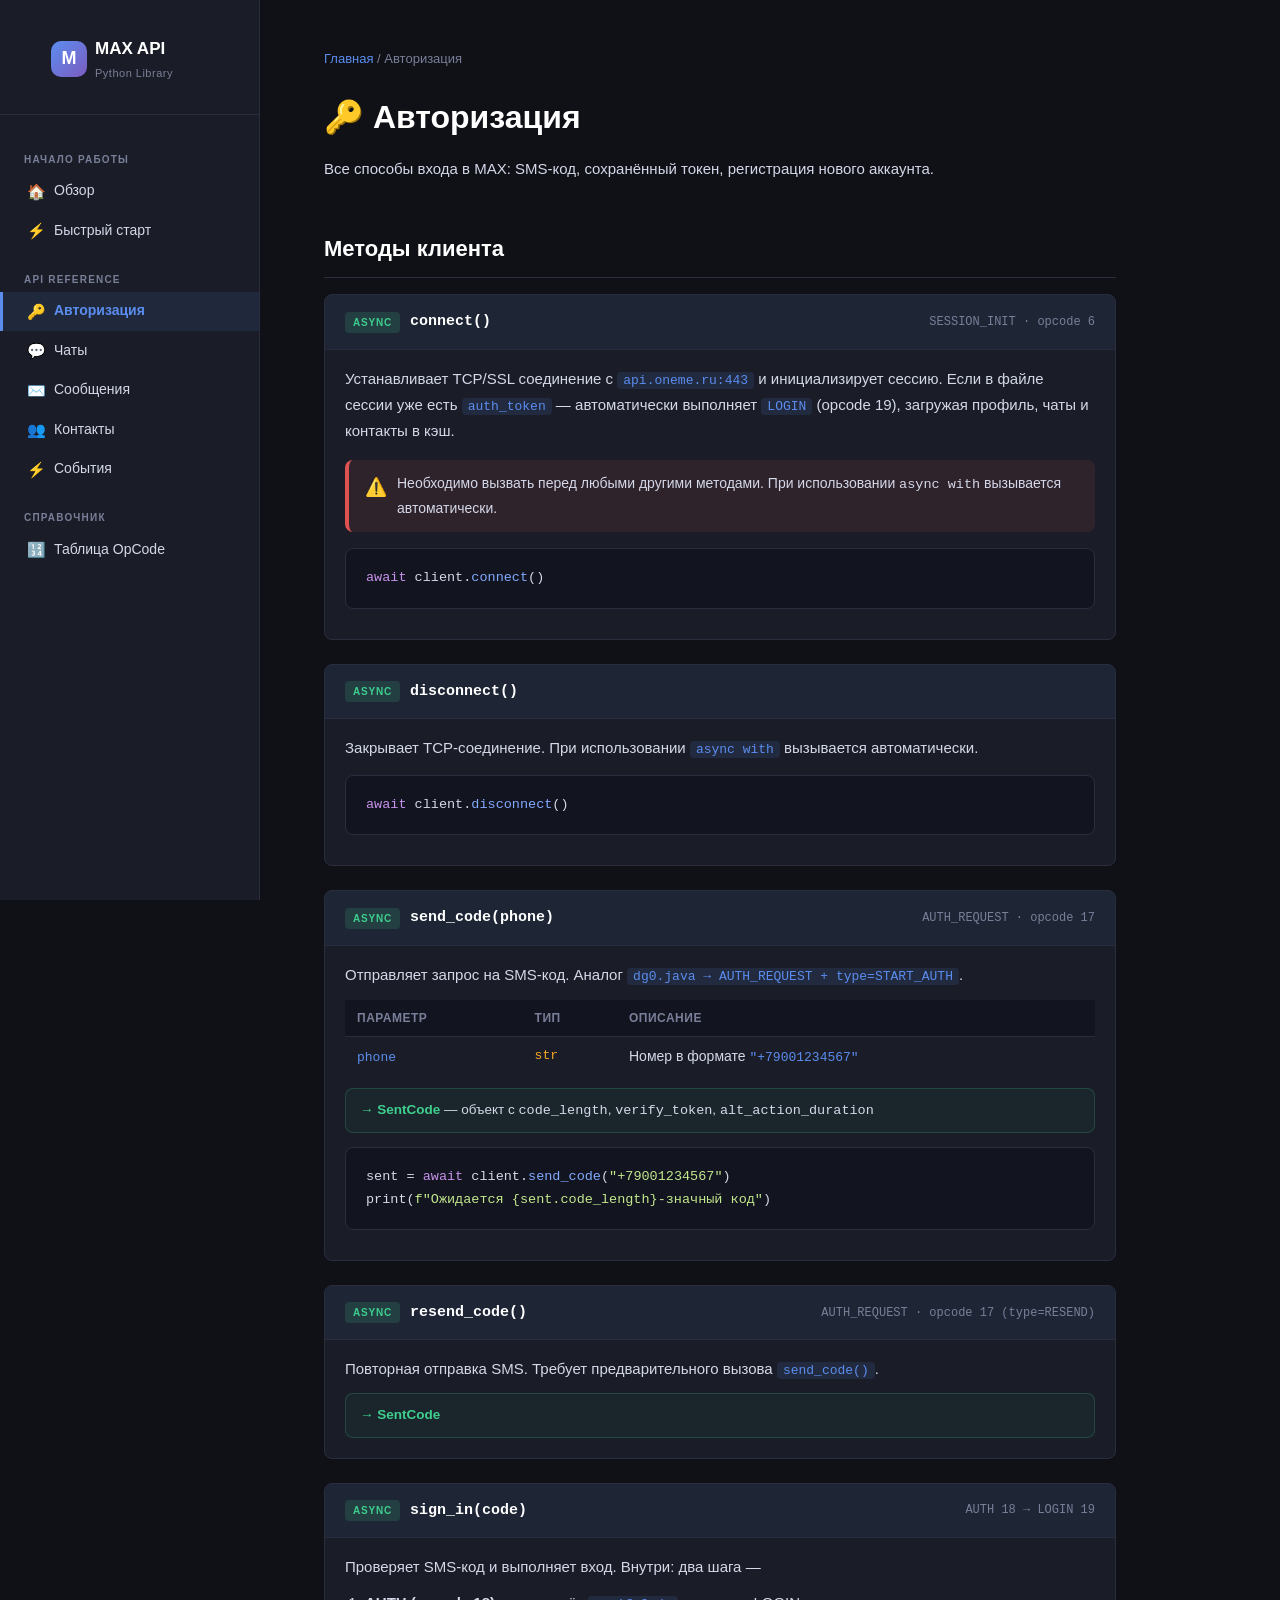
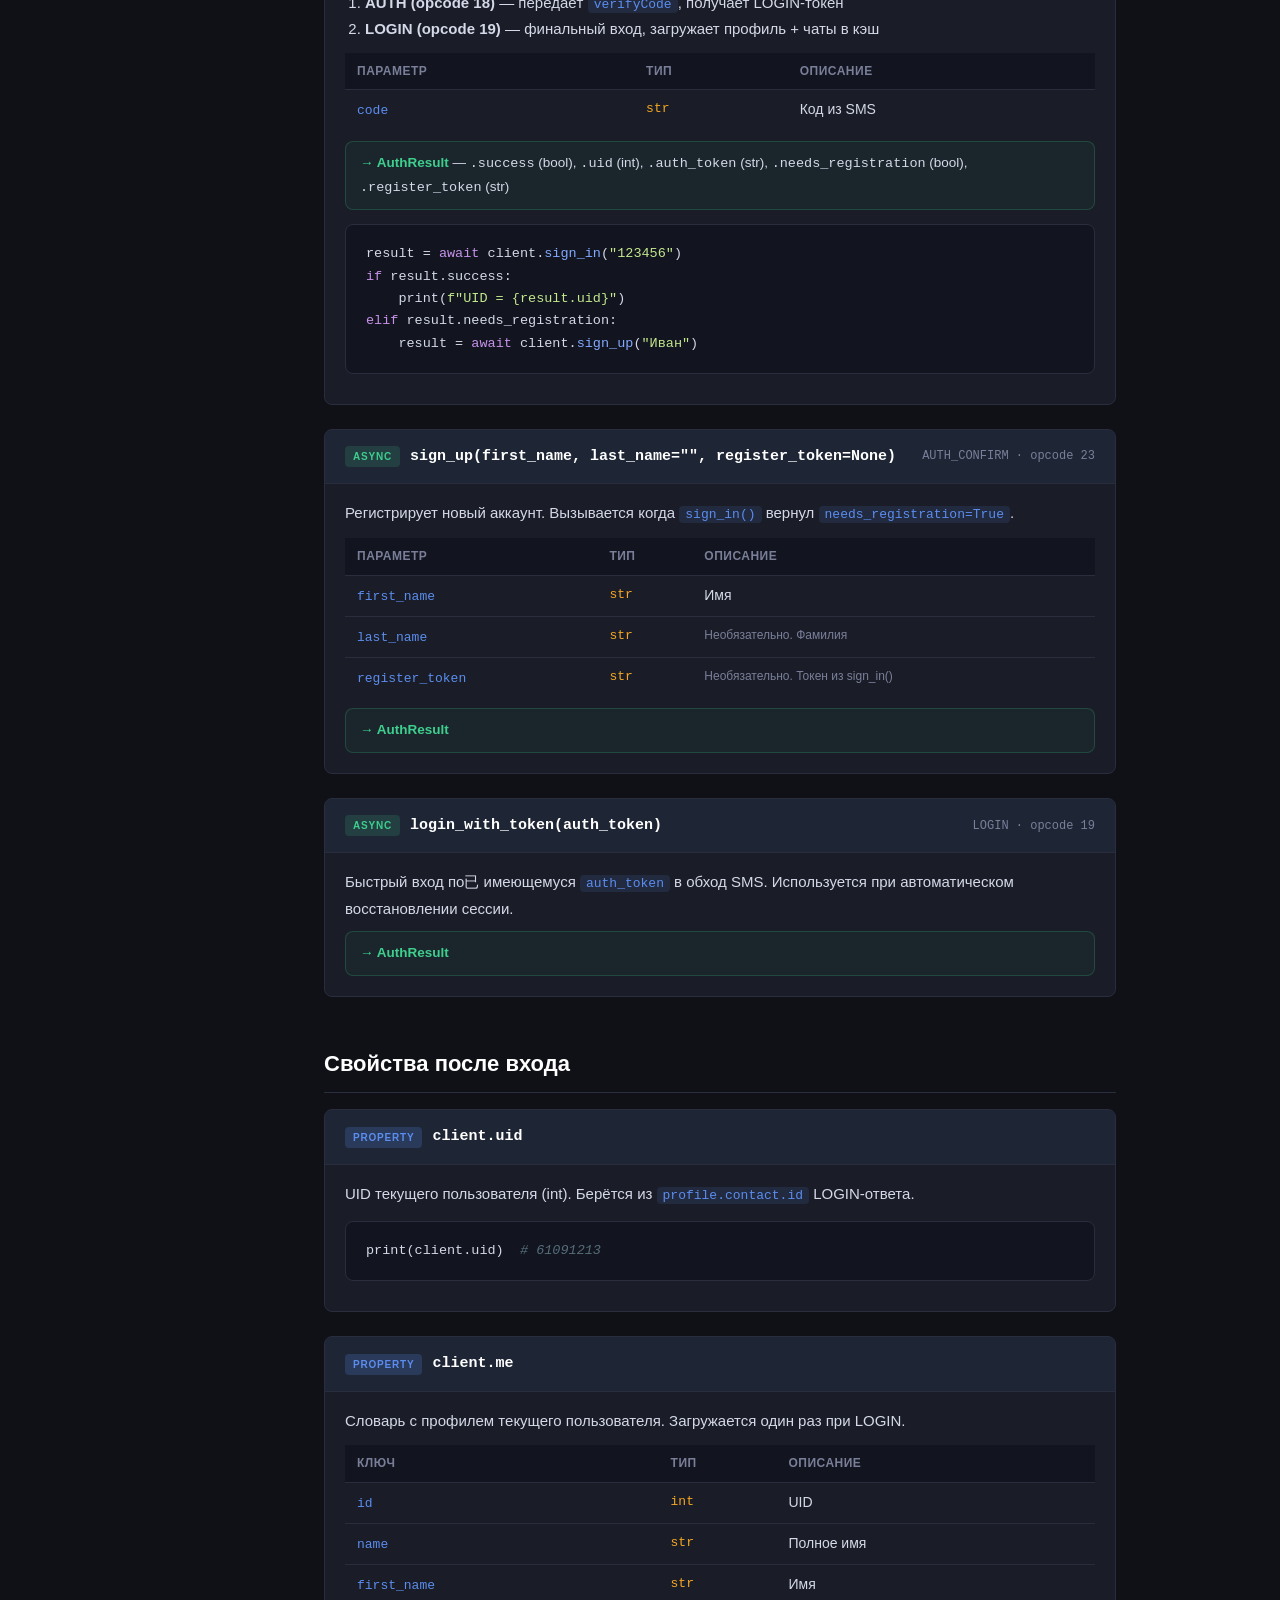
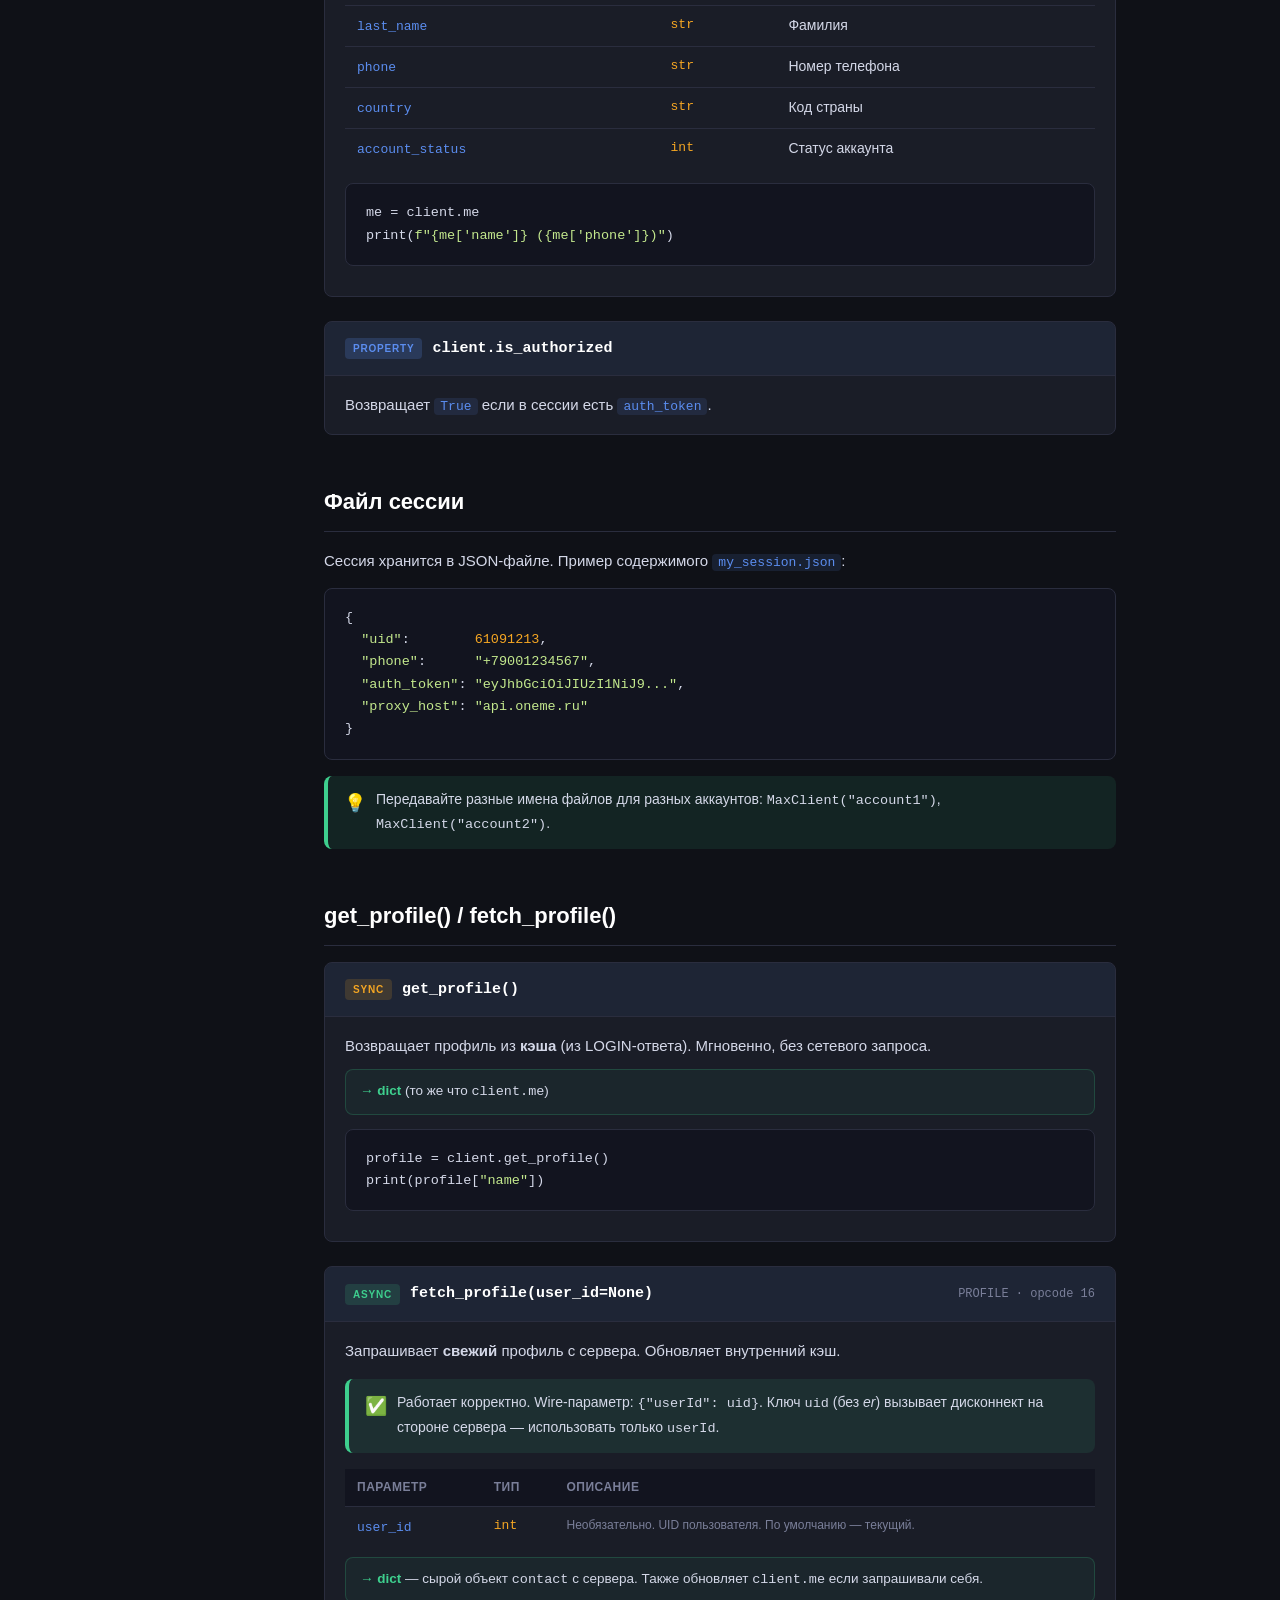
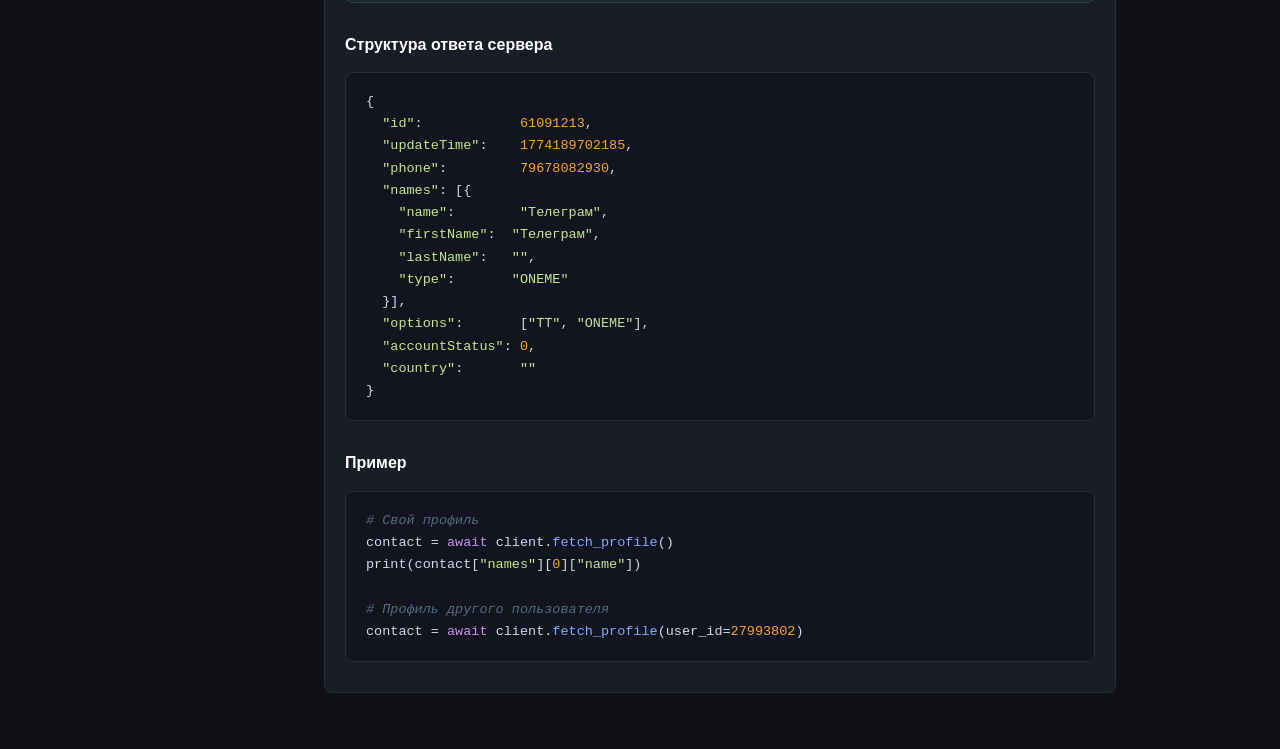
==== docs/auth.html @ ea78ac11 "initial release v0.1.0" ====
<!DOCTYPE html>
<html lang="ru">
<head>
  <meta charset="UTF-8">
  <meta name="viewport" content="width=device-width, initial-scale=1.0">
  <title>Авторизация — MAX API</title>
  <link rel="stylesheet" href="style.css">
</head>
<body>

<nav class="sidebar">
  <div class="sidebar-logo">
    <a href="index.html">
      <div class="logo-icon">M</div>
      <div>
        <div class="logo-text">MAX API</div>
        <div class="logo-sub">Python Library</div>
      </div>
    </a>
  </div>
  <span class="nav-section">Начало работы</span>
  <a href="index.html"><span class="nav-icon">🏠</span> Обзор</a>
  <a href="quickstart.html"><span class="nav-icon">⚡</span> Быстрый старт</a>
  <span class="nav-section">API Reference</span>
  <a href="auth.html" class="active"><span class="nav-icon">🔑</span> Авторизация</a>
  <a href="chats.html"><span class="nav-icon">💬</span> Чаты</a>
  <a href="messages.html"><span class="nav-icon">✉️</span> Сообщения</a>
  <a href="contacts.html"><span class="nav-icon">👥</span> Контакты</a>
  <a href="events.html"><span class="nav-icon">⚡</span> События</a>
  <span class="nav-section">Справочник</span>
  <a href="opcodes.html"><span class="nav-icon">🔢</span> Таблица OpCode</a>
</nav>

<main class="content">
  <div class="breadcrumb"><a href="index.html">Главная</a> / Авторизация</div>
  <h1>🔑 Авторизация</h1>
  <p>Все способы входа в MAX: SMS-код, сохранённый токен, регистрация нового аккаунта.</p>

  <h2>Методы клиента</h2>

  <!-- connect -->
  <div class="method">
    <div class="method-header">
      <span class="method-badge badge-async">async</span>
      <code>connect()</code>
      <span class="method-opcode">SESSION_INIT · opcode 6</span>
    </div>
    <div class="method-body">
      <p>Устанавливает TCP/SSL соединение с <code>api.oneme.ru:443</code> и инициализирует сессию.
      Если в файле сессии уже есть <code>auth_token</code> — автоматически выполняет <code>LOGIN</code> (opcode 19),
      загружая профиль, чаты и контакты в кэш.</p>
      <div class="warn">
        <span class="icon">⚠️</span>
        <div>Необходимо вызвать перед любыми другими методами. При использовании <code>async with</code> вызывается автоматически.</div>
      </div>
      <pre><span class="kw">await</span> client.<span class="fn">connect</span>()</pre>
    </div>
  </div>

  <!-- disconnect -->
  <div class="method">
    <div class="method-header">
      <span class="method-badge badge-async">async</span>
      <code>disconnect()</code>
    </div>
    <div class="method-body">
      <p>Закрывает TCP-соединение. При использовании <code>async with</code> вызывается автоматически.</p>
      <pre><span class="kw">await</span> client.<span class="fn">disconnect</span>()</pre>
    </div>
  </div>

  <!-- send_code -->
  <div class="method">
    <div class="method-header">
      <span class="method-badge badge-async">async</span>
      <code>send_code(phone)</code>
      <span class="method-opcode">AUTH_REQUEST · opcode 17</span>
    </div>
    <div class="method-body">
      <p>Отправляет запрос на SMS-код. Аналог <code>dg0.java → AUTH_REQUEST + type=START_AUTH</code>.</p>
      <table class="params-table">
        <thead><tr><th>Параметр</th><th>Тип</th><th>Описание</th></tr></thead>
        <tbody>
          <tr><td><code>phone</code></td><td class="type">str</td><td>Номер в формате <code>"+79001234567"</code></td></tr>
        </tbody>
      </table>
      <div class="returns"><strong>→ SentCode</strong> — объект с <code>code_length</code>, <code>verify_token</code>, <code>alt_action_duration</code></div>
      <pre>sent = <span class="kw">await</span> client.<span class="fn">send_code</span>(<span class="st">"+79001234567"</span>)
print(<span class="st">f"Ожидается {sent.code_length}-значный код"</span>)</pre>
    </div>
  </div>

  <!-- resend_code -->
  <div class="method">
    <div class="method-header">
      <span class="method-badge badge-async">async</span>
      <code>resend_code()</code>
      <span class="method-opcode">AUTH_REQUEST · opcode 17 (type=RESEND)</span>
    </div>
    <div class="method-body">
      <p>Повторная отправка SMS. Требует предварительного вызова <code>send_code()</code>.</p>
      <div class="returns"><strong>→ SentCode</strong></div>
    </div>
  </div>

  <!-- sign_in -->
  <div class="method">
    <div class="method-header">
      <span class="method-badge badge-async">async</span>
      <code>sign_in(code)</code>
      <span class="method-opcode">AUTH 18 → LOGIN 19</span>
    </div>
    <div class="method-body">
      <p>Проверяет SMS-код и выполняет вход. Внутри: два шага —</p>
      <ol style="margin:8px 0 12px 20px;">
        <li><strong>AUTH (opcode 18)</strong> — передаёт <code>verifyCode</code>, получает LOGIN-токен</li>
        <li><strong>LOGIN (opcode 19)</strong> — финальный вход, загружает профиль + чаты в кэш</li>
      </ol>
      <table class="params-table">
        <thead><tr><th>Параметр</th><th>Тип</th><th>Описание</th></tr></thead>
        <tbody>
          <tr><td><code>code</code></td><td class="type">str</td><td>Код из SMS</td></tr>
        </tbody>
      </table>
      <div class="returns"><strong>→ AuthResult</strong>
        — <code>.success</code> (bool),
          <code>.uid</code> (int),
          <code>.auth_token</code> (str),
          <code>.needs_registration</code> (bool),
          <code>.register_token</code> (str)</div>
      <pre>result = <span class="kw">await</span> client.<span class="fn">sign_in</span>(<span class="st">"123456"</span>)
<span class="kw">if</span> result.success:
    print(<span class="st">f"UID = {result.uid}"</span>)
<span class="kw">elif</span> result.needs_registration:
    result = <span class="kw">await</span> client.<span class="fn">sign_up</span>(<span class="st">"Иван"</span>)</pre>
    </div>
  </div>

  <!-- sign_up -->
  <div class="method">
    <div class="method-header">
      <span class="method-badge badge-async">async</span>
      <code>sign_up(first_name, last_name="", register_token=None)</code>
      <span class="method-opcode">AUTH_CONFIRM · opcode 23</span>
    </div>
    <div class="method-body">
      <p>Регистрирует новый аккаунт. Вызывается когда <code>sign_in()</code> вернул <code>needs_registration=True</code>.</p>
      <table class="params-table">
        <thead><tr><th>Параметр</th><th>Тип</th><th>Описание</th></tr></thead>
        <tbody>
          <tr><td><code>first_name</code></td><td class="type">str</td><td>Имя</td></tr>
          <tr><td><code>last_name</code></td><td class="type">str</td><td class="optional">Необязательно. Фамилия</td></tr>
          <tr><td><code>register_token</code></td><td class="type">str</td><td class="optional">Необязательно. Токен из sign_in()</td></tr>
        </tbody>
      </table>
      <div class="returns"><strong>→ AuthResult</strong></div>
    </div>
  </div>

  <!-- login_with_token -->
  <div class="method">
    <div class="method-header">
      <span class="method-badge badge-async">async</span>
      <code>login_with_token(auth_token)</code>
      <span class="method-opcode">LOGIN · opcode 19</span>
    </div>
    <div class="method-body">
      <p>Быстрый вход по已 имеющемуся <code>auth_token</code> в обход SMS. Используется при автоматическом восстановлении сессии.</p>
      <div class="returns"><strong>→ AuthResult</strong></div>
    </div>
  </div>

  <!-- Properties -->
  <h2>Свойства после входа</h2>

  <div class="method">
    <div class="method-header">
      <span class="method-badge badge-prop">property</span>
      <code>client.uid</code>
    </div>
    <div class="method-body">
      <p>UID текущего пользователя (int). Берётся из <code>profile.contact.id</code> LOGIN-ответа.</p>
      <pre>print(client.uid)  <span class="cm"># 61091213</span></pre>
    </div>
  </div>

  <div class="method">
    <div class="method-header">
      <span class="method-badge badge-prop">property</span>
      <code>client.me</code>
    </div>
    <div class="method-body">
      <p>Словарь с профилем текущего пользователя. Загружается один раз при LOGIN.</p>
      <table class="params-table">
        <thead><tr><th>Ключ</th><th>Тип</th><th>Описание</th></tr></thead>
        <tbody>
          <tr><td><code>id</code></td><td class="type">int</td><td>UID</td></tr>
          <tr><td><code>name</code></td><td class="type">str</td><td>Полное имя</td></tr>
          <tr><td><code>first_name</code></td><td class="type">str</td><td>Имя</td></tr>
          <tr><td><code>last_name</code></td><td class="type">str</td><td>Фамилия</td></tr>
          <tr><td><code>phone</code></td><td class="type">str</td><td>Номер телефона</td></tr>
          <tr><td><code>country</code></td><td class="type">str</td><td>Код страны</td></tr>
          <tr><td><code>account_status</code></td><td class="type">int</td><td>Статус аккаунта</td></tr>
        </tbody>
      </table>
      <pre>me = client.me
print(<span class="st">f"{me['name']} ({me['phone']})"</span>)</pre>
    </div>
  </div>

  <div class="method">
    <div class="method-header">
      <span class="method-badge badge-prop">property</span>
      <code>client.is_authorized</code>
    </div>
    <div class="method-body">
      <p>Возвращает <code>True</code> если в сессии есть <code>auth_token</code>.</p>
    </div>
  </div>

  <!-- Session file -->
  <h2>Файл сессии</h2>
  <p>Сессия хранится в JSON-файле. Пример содержимого <code>my_session.json</code>:</p>
  <pre>{
  <span class="st">"uid"</span>:        <span class="nb">61091213</span>,
  <span class="st">"phone"</span>:      <span class="st">"+79001234567"</span>,
  <span class="st">"auth_token"</span>: <span class="st">"eyJhbGciOiJIUzI1NiJ9..."</span>,
  <span class="st">"proxy_host"</span>: <span class="st">"api.oneme.ru"</span>
}</pre>
  <div class="tip">
    <span class="icon">💡</span>
    <div>Передавайте разные имена файлов для разных аккаунтов: <code>MaxClient("account1")</code>, <code>MaxClient("account2")</code>.</div>
  </div>

  <!-- get_profile -->
  <h2>get_profile() / fetch_profile()</h2>

  <div class="method">
    <div class="method-header">
      <span class="method-badge badge-sync">sync</span>
      <code>get_profile()</code>
    </div>
    <div class="method-body">
      <p>Возвращает профиль из <strong>кэша</strong> (из LOGIN-ответа). Мгновенно, без сетевого запроса.</p>
      <div class="returns"><strong>→ dict</strong> (то же что <code>client.me</code>)</div>
      <pre>profile = client.get_profile()
print(profile[<span class="st">"name"</span>])</pre>
    </div>
  </div>

  <div class="method">
    <div class="method-header">
      <span class="method-badge badge-async">async</span>
      <code>fetch_profile(user_id=None)</code>
      <span class="method-opcode">PROFILE &middot; opcode 16</span>
    </div>
    <div class="method-body">
      <p>Запрашивает <strong>свежий</strong> профиль с сервера. Обновляет внутренний кэш.</p>
      <div class="tip">
        <span class="icon">✅</span>
        <div>Работает корректно. Wire-параметр: <code>{"userId": uid}</code>.
        Ключ <code>uid</code> (без <em>er</em>) вызывает дисконнект на стороне сервера &mdash; использовать только <code>userId</code>.</div>
      </div>
      <table class="params-table">
        <thead><tr><th>Параметр</th><th>Тип</th><th>Описание</th></tr></thead>
        <tbody>
          <tr><td><code>user_id</code></td><td class="type">int</td><td class="optional">Необязательно. UID пользователя. По умолчанию &mdash; текущий.</td></tr>
        </tbody>
      </table>
      <div class="returns"><strong>→ dict</strong> &mdash; сырой объект <code>contact</code> с сервера.
        Также обновляет <code>client.me</code> если запрашивали себя.</div>
      <h3>Структура ответа сервера</h3>
      <pre>{
  <span class="st">"id"</span>:            <span class="nb">61091213</span>,
  <span class="st">"updateTime"</span>:    <span class="nb">1774189702185</span>,
  <span class="st">"phone"</span>:         <span class="nb">79678082930</span>,
  <span class="st">"names"</span>: [{
    <span class="st">"name"</span>:        <span class="st">"Телеграм"</span>,
    <span class="st">"firstName"</span>:  <span class="st">"Телеграм"</span>,
    <span class="st">"lastName"</span>:   <span class="st">""</span>,
    <span class="st">"type"</span>:       <span class="st">"ONEME"</span>
  }],
  <span class="st">"options"</span>:       [<span class="st">"TT"</span>, <span class="st">"ONEME"</span>],
  <span class="st">"accountStatus"</span>: <span class="nb">0</span>,
  <span class="st">"country"</span>:       <span class="st">""</span>
}</pre>
      <h3>Пример</h3>
      <pre><span class="cm"># Свой профиль</span>
contact = <span class="kw">await</span> client.<span class="fn">fetch_profile</span>()
print(contact[<span class="st">"names"</span>][<span class="nb">0</span>][<span class="st">"name"</span>])

<span class="cm"># Профиль другого пользователя</span>
contact = <span class="kw">await</span> client.<span class="fn">fetch_profile</span>(user_id=<span class="nb">27993802</span>)</pre>
    </div>
  </div>

</main>
</body>
</html>
---- docs/style.css ----
/* ================================================================
   MAX API Docs — стили
   Тёмная тема в стиле Telethon/Pyrogram docs
================================================================ */

:root {
  --bg:          #0f1117;
  --bg-card:     #1a1d27;
  --bg-code:     #12141f;
  --border:      #2a2d3e;
  --accent:      #5b8def;
  --accent2:     #7c5cbf;
  --green:       #3ecf8e;
  --yellow:      #f5a623;
  --red:         #e05252;
  --text:        #d4d8e8;
  --text-muted:  #7a7f99;
  --text-head:   #ffffff;
  --radius:      8px;
  --font-mono:   "JetBrains Mono", "Fira Code", "Consolas", monospace;
  --font-ui:     "Inter", "Segoe UI", sans-serif;
}

* { box-sizing: border-box; margin: 0; padding: 0; }

body {
  font-family: var(--font-ui);
  background: var(--bg);
  color: var(--text);
  display: flex;
  min-height: 100vh;
  font-size: 15px;
  line-height: 1.7;
}

/* ── Sidebar ── */
nav.sidebar {
  width: 260px;
  min-width: 260px;
  background: var(--bg-card);
  border-right: 1px solid var(--border);
  padding: 28px 0 40px;
  position: sticky;
  top: 0;
  height: 100vh;
  overflow-y: auto;
  display: flex;
  flex-direction: column;
}

.sidebar-logo {
  padding: 0 24px 24px;
  border-bottom: 1px solid var(--border);
  margin-bottom: 16px;
}
.sidebar-logo a {
  text-decoration: none;
  display: flex;
  align-items: center;
  gap: 10px;
}
.sidebar-logo .logo-icon {
  width: 36px; height: 36px;
  background: linear-gradient(135deg, var(--accent), var(--accent2));
  border-radius: 10px;
  display: flex; align-items: center; justify-content: center;
  font-size: 18px; font-weight: 800; color: #fff;
}
.sidebar-logo .logo-text {
  font-size: 17px; font-weight: 700; color: var(--text-head);
}
.sidebar-logo .logo-sub {
  font-size: 11px; color: var(--text-muted); letter-spacing: .5px;
}

nav.sidebar .nav-section {
  padding: 8px 24px 4px;
  font-size: 10px; font-weight: 700; letter-spacing: 1.2px;
  color: var(--text-muted); text-transform: uppercase;
  margin-top: 12px;
}
nav.sidebar a {
  display: flex; align-items: center; gap: 8px;
  padding: 7px 24px;
  color: var(--text);
  text-decoration: none;
  font-size: 14px;
  border-left: 3px solid transparent;
  transition: all .15s;
}
nav.sidebar a:hover { color: var(--text-head); background: rgba(91,141,239,.08); }
nav.sidebar a.active {
  color: var(--accent);
  border-left-color: var(--accent);
  background: rgba(91,141,239,.1);
  font-weight: 600;
}
nav.sidebar .nav-icon { font-size: 15px; }

/* ── Main content ── */
main.content {
  flex: 1;
  padding: 48px 64px;
  max-width: 920px;
}

/* ── Headings ── */
h1 { font-size: 32px; font-weight: 800; color: var(--text-head); margin-bottom: 12px; }
h2 { font-size: 22px; font-weight: 700; color: var(--text-head); margin: 48px 0 16px;
     padding-bottom: 10px; border-bottom: 1px solid var(--border); }
h3 { font-size: 16px; font-weight: 600; color: var(--text-head); margin: 28px 0 10px; }
p  { margin-bottom: 14px; }

/* ── Method card ── */
.method {
  background: var(--bg-card);
  border: 1px solid var(--border);
  border-radius: var(--radius);
  margin-bottom: 24px;
  overflow: hidden;
}
.method-header {
  padding: 14px 20px;
  background: rgba(91,141,239,.07);
  border-bottom: 1px solid var(--border);
  display: flex; align-items: center; gap: 10px;
}
.method-badge {
  font-size: 10px; font-weight: 700; letter-spacing: .8px;
  padding: 2px 8px; border-radius: 4px; text-transform: uppercase;
}
.badge-async { background: rgba(62,207,142,.15); color: var(--green); }
.badge-sync  { background: rgba(245,166,35,.15);  color: var(--yellow); }
.badge-prop  { background: rgba(91,141,239,.2);   color: var(--accent); }

.method-header code {
  font-family: var(--font-mono);
  font-size: 15px; font-weight: 700; color: var(--text-head);
}
.method-opcode {
  margin-left: auto; font-size: 12px; color: var(--text-muted);
  font-family: var(--font-mono);
}
.method-body { padding: 16px 20px; }
.method-body p { margin-bottom: 10px; }
.method-body p:last-child { margin-bottom: 0; }

/* ── Parameters table ── */
.params-table {
  width: 100%;
  border-collapse: collapse;
  margin: 12px 0 4px;
  font-size: 14px;
}
.params-table th {
  text-align: left; padding: 8px 12px;
  background: var(--bg-code);
  color: var(--text-muted); font-weight: 600;
  font-size: 12px; letter-spacing: .5px; text-transform: uppercase;
  border-bottom: 1px solid var(--border);
}
.params-table td { padding: 8px 12px; border-bottom: 1px solid var(--border); vertical-align: top; }
.params-table tr:last-child td { border-bottom: none; }
.params-table td code { font-family: var(--font-mono); color: var(--accent); font-size: 13px; }
.params-table .type { color: var(--yellow); font-family: var(--font-mono); font-size: 13px; }
.params-table .optional { color: var(--text-muted); font-size: 12px; }

/* ── Code blocks ── */
pre {
  background: var(--bg-code);
  border: 1px solid var(--border);
  border-radius: var(--radius);
  padding: 18px 20px;
  overflow-x: auto;
  margin: 14px 0;
  font-family: var(--font-mono);
  font-size: 13.5px;
  line-height: 1.65;
}
code { font-family: var(--font-mono); font-size: 13.5px; }
p code, li code {
  background: rgba(91,141,239,.12);
  color: var(--accent);
  padding: 1px 6px; border-radius: 4px; font-size: 13px;
}

/* syntax highlight classes */
.kw  { color: #c792ea; }   /* keyword */
.fn  { color: #82aaff; }   /* function */
.st  { color: #c3e88d; }   /* string */
.cm  { color: #546e7a; font-style: italic; }  /* comment */
.nb  { color: var(--yellow); }   /* number / bool */
.cl  { color: #ffcb6b; }   /* class name */

/* ── Alert / Note boxes ── */
.note, .warn, .tip {
  border-radius: var(--radius);
  padding: 12px 16px;
  margin: 16px 0;
  font-size: 14px;
  border-left: 4px solid;
  display: flex; gap: 10px; align-items: flex-start;
}
.note { background: rgba(91,141,239,.1); border-color: var(--accent); }
.warn { background: rgba(224,82,82,.1);  border-color: var(--red); }
.tip  { background: rgba(62,207,142,.1); border-color: var(--green); }
.note .icon, .warn .icon, .tip .icon { font-size: 18px; flex-shrink: 0; }

/* ── OpCode table ── */
.opcode-table {
  width: 100%;
  border-collapse: collapse;
  font-size: 13.5px;
}
.opcode-table th {
  text-align: left; padding: 9px 14px;
  background: var(--bg-code);
  color: var(--text-muted); font-weight: 600; font-size: 12px;
  letter-spacing: .5px; text-transform: uppercase;
  border-bottom: 1px solid var(--border);
}
.opcode-table td { padding: 8px 14px; border-bottom: 1px solid var(--border); }
.opcode-table tr:last-child td { border-bottom: none; }
.opcode-table td:first-child { font-family: var(--font-mono); color: var(--accent); font-weight: 600; }
.opcode-table td:nth-child(2) { font-family: var(--font-mono); color: var(--yellow); }
.opcode-table .section-row td {
  background: rgba(91,141,239,.06);
  color: var(--text-muted); font-size: 11px;
  letter-spacing: .8px; text-transform: uppercase;
  font-weight: 700; padding: 5px 14px;
}

/* ── Chips / tags ── */
.chips { display: flex; gap: 8px; flex-wrap: wrap; margin: 10px 0; }
.chip {
  padding: 3px 10px; border-radius: 20px; font-size: 12px; font-weight: 600;
}
.chip-blue   { background: rgba(91,141,239,.2); color: var(--accent); }
.chip-green  { background: rgba(62,207,142,.2); color: var(--green); }
.chip-purple { background: rgba(124,92,191,.2); color: #a98eef; }
.chip-yellow { background: rgba(245,166,35,.2); color: var(--yellow); }

/* ── Return box ── */
.returns {
  background: rgba(62,207,142,.05);
  border: 1px solid rgba(62,207,142,.2);
  border-radius: var(--radius);
  padding: 10px 14px;
  font-size: 13.5px;
  margin: 10px 0 4px;
}
.returns strong { color: var(--green); }

/* ── Hero on index page ── */
.hero {
  background: linear-gradient(135deg, rgba(91,141,239,.12), rgba(124,92,191,.1));
  border: 1px solid var(--border);
  border-radius: 12px;
  padding: 36px 40px;
  margin-bottom: 40px;
}
.hero h1 { font-size: 38px; margin-bottom: 10px; }
.hero p { font-size: 17px; color: var(--text); max-width: 600px; }
.hero-meta { margin-top: 20px; display: flex; gap: 24px; }
.badge-stat { display: flex; flex-direction: column; }
.badge-stat .val { font-size: 22px; font-weight: 800; color: var(--text-head); }
.badge-stat .lbl { font-size: 12px; color: var(--text-muted); }

/* ── Card grid (on index) ── */
.card-grid { display: grid; grid-template-columns: repeat(auto-fill, minmax(200px, 1fr)); gap: 16px; margin: 20px 0; }
.card-grid a {
  display: block; text-decoration: none;
  background: var(--bg-card);
  border: 1px solid var(--border);
  border-radius: var(--radius);
  padding: 18px 20px;
  transition: border-color .15s, transform .15s;
}
.card-grid a:hover { border-color: var(--accent); transform: translateY(-2px); }
.card-grid .card-icon { font-size: 24px; margin-bottom: 8px; }
.card-grid .card-title { font-size: 15px; font-weight: 700; color: var(--text-head); }
.card-grid .card-desc  { font-size: 13px; color: var(--text-muted); margin-top: 4px; }

/* ── Breadcrumb ── */
.breadcrumb { font-size: 13px; color: var(--text-muted); margin-bottom: 20px; }
.breadcrumb a { color: var(--accent); text-decoration: none; }
.breadcrumb a:hover { text-decoration: underline; }

/* ── Scrollbar ── */
::-webkit-scrollbar { width: 6px; }
::-webkit-scrollbar-track { background: var(--bg); }
::-webkit-scrollbar-thumb { background: var(--border); border-radius: 3px; }

/* ── Responsive ── */
@media (max-width: 900px) {
  body { flex-direction: column; }
  nav.sidebar { width: 100%; height: auto; position: static; border-right: none; border-bottom: 1px solid var(--border); }
  main.content { padding: 24px 20px; }
}
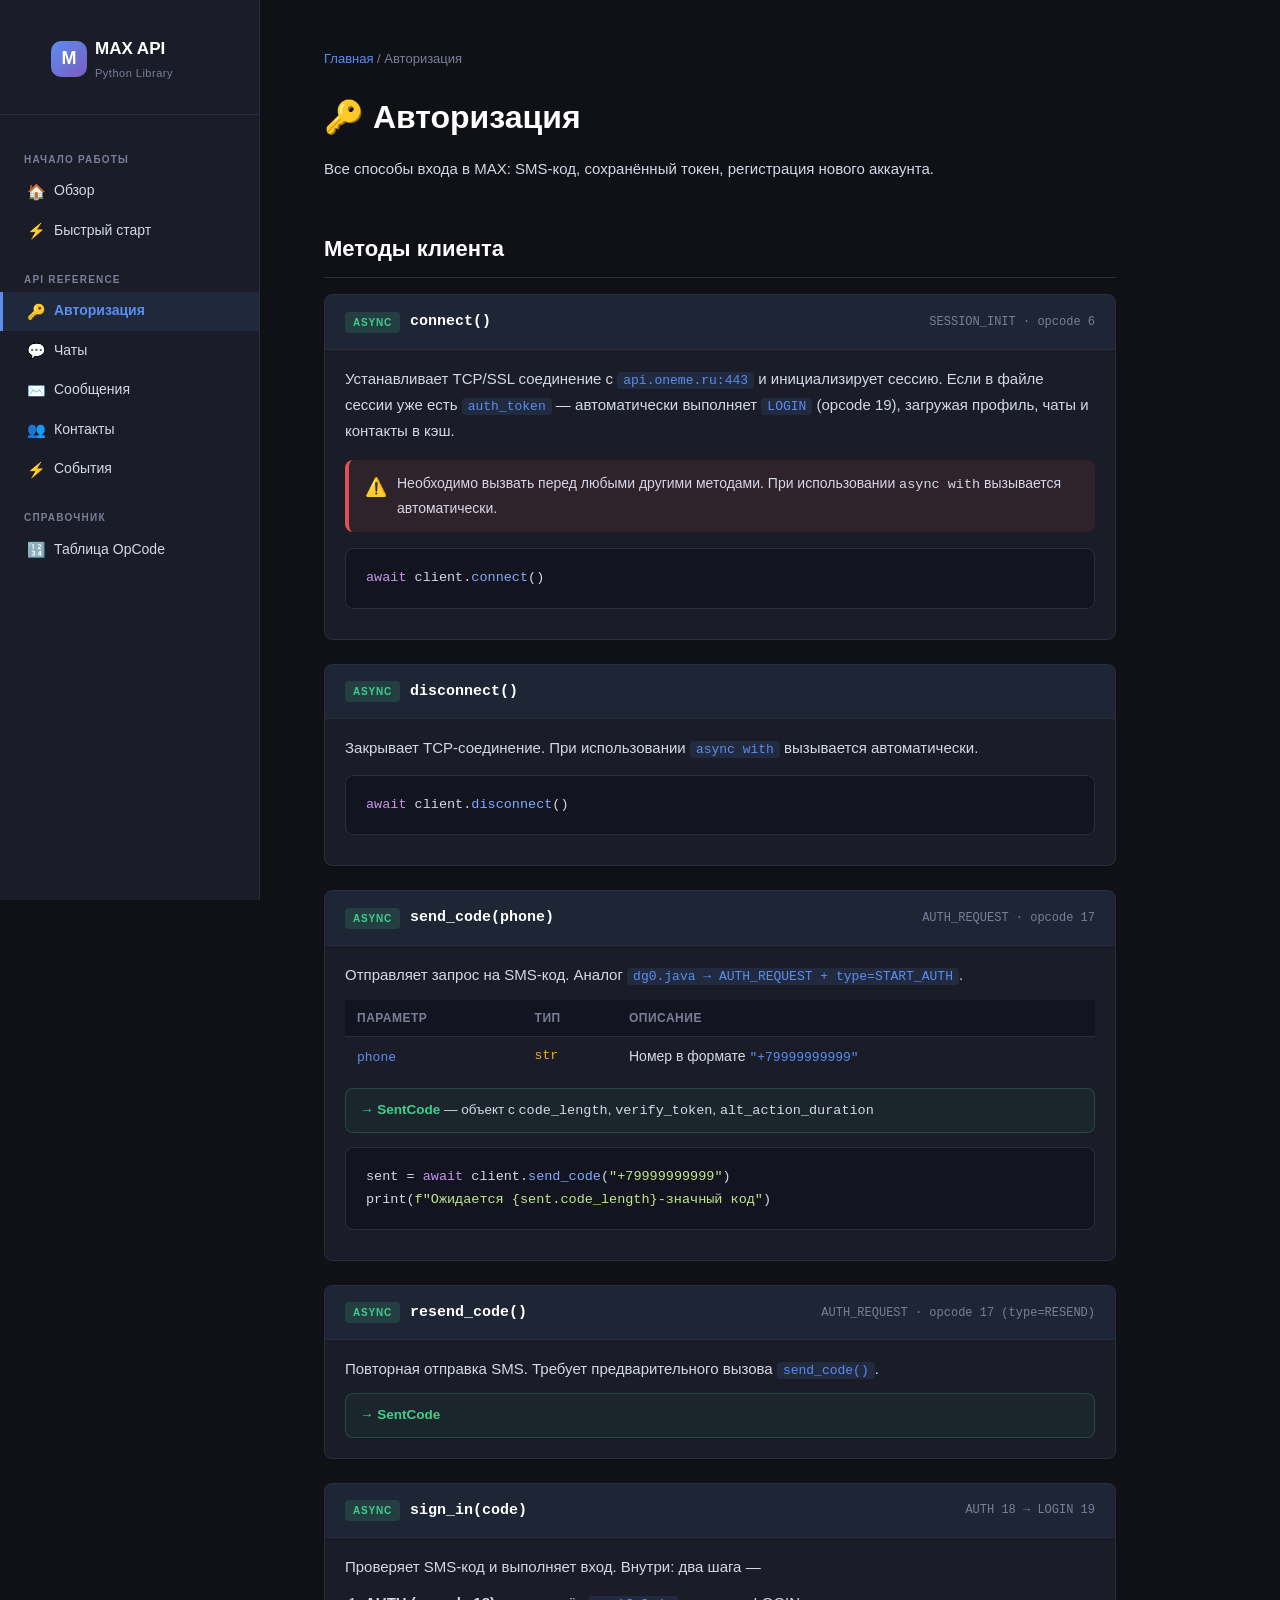
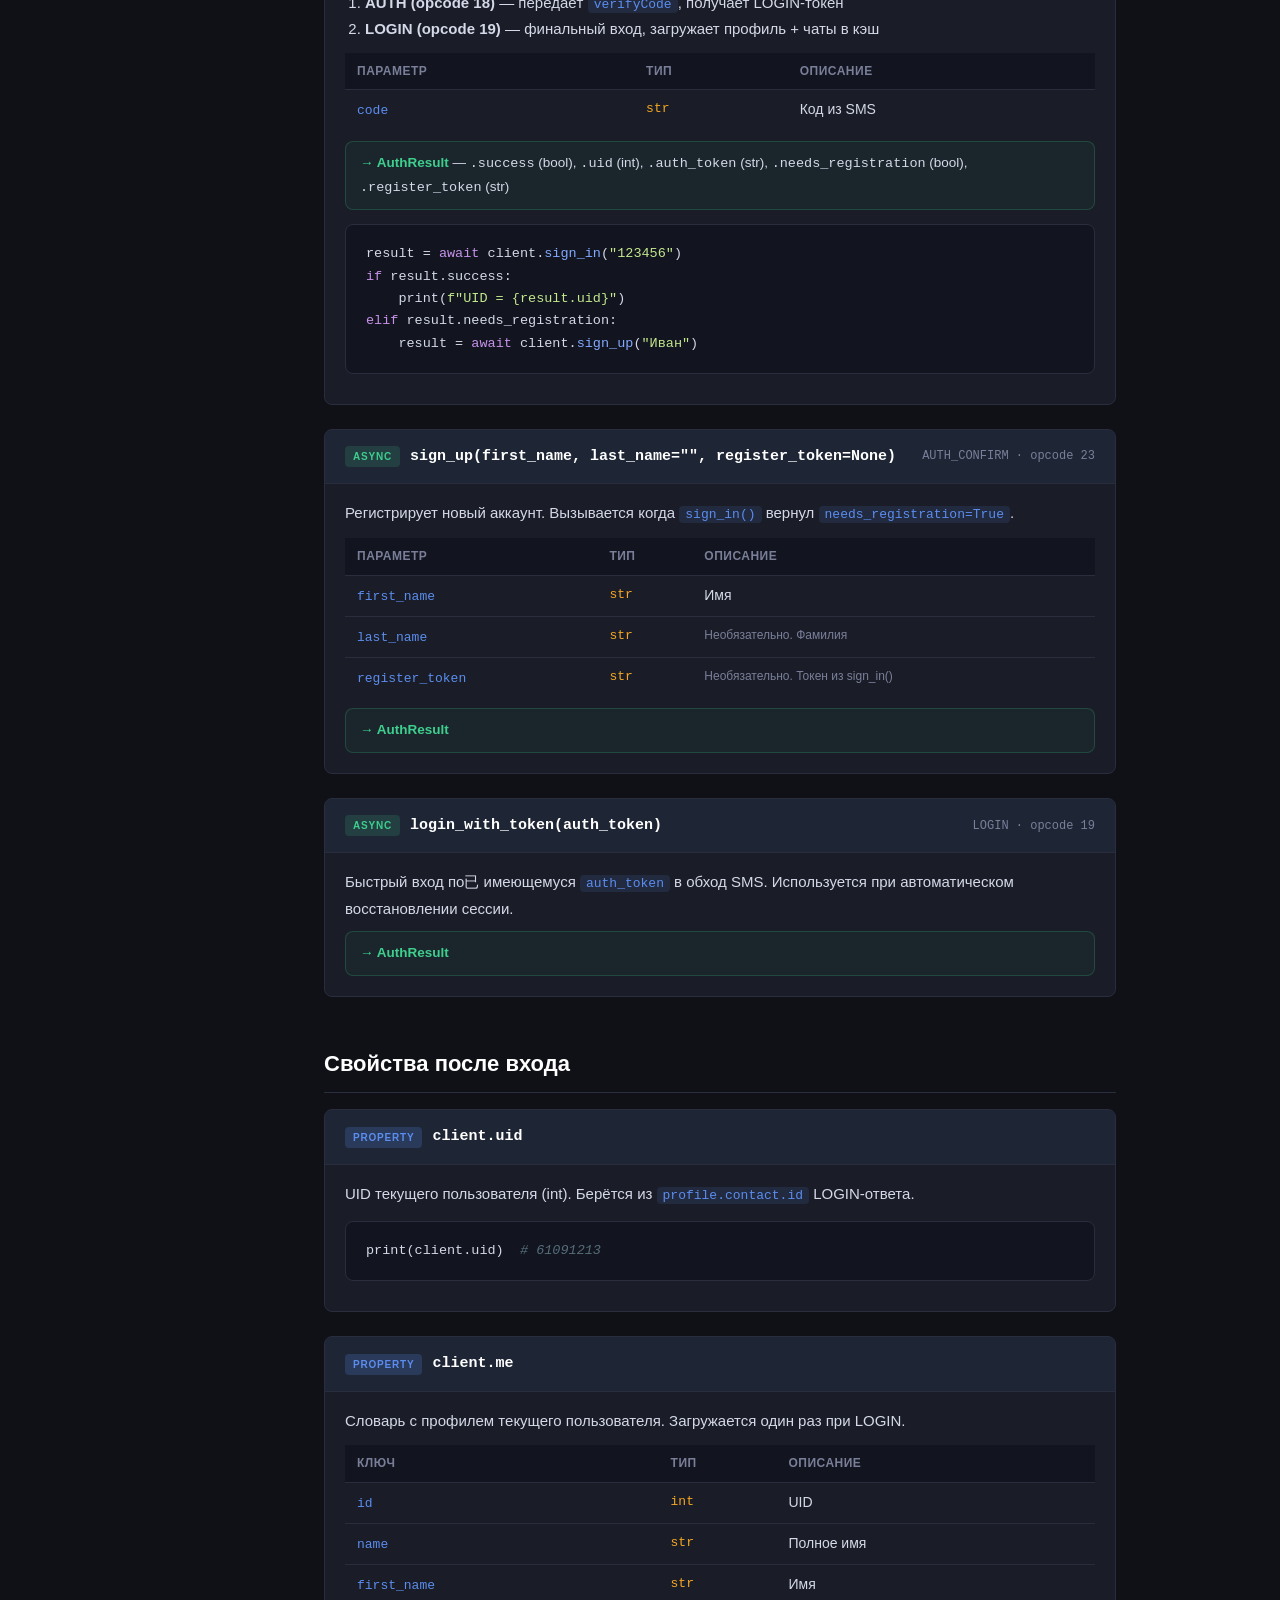
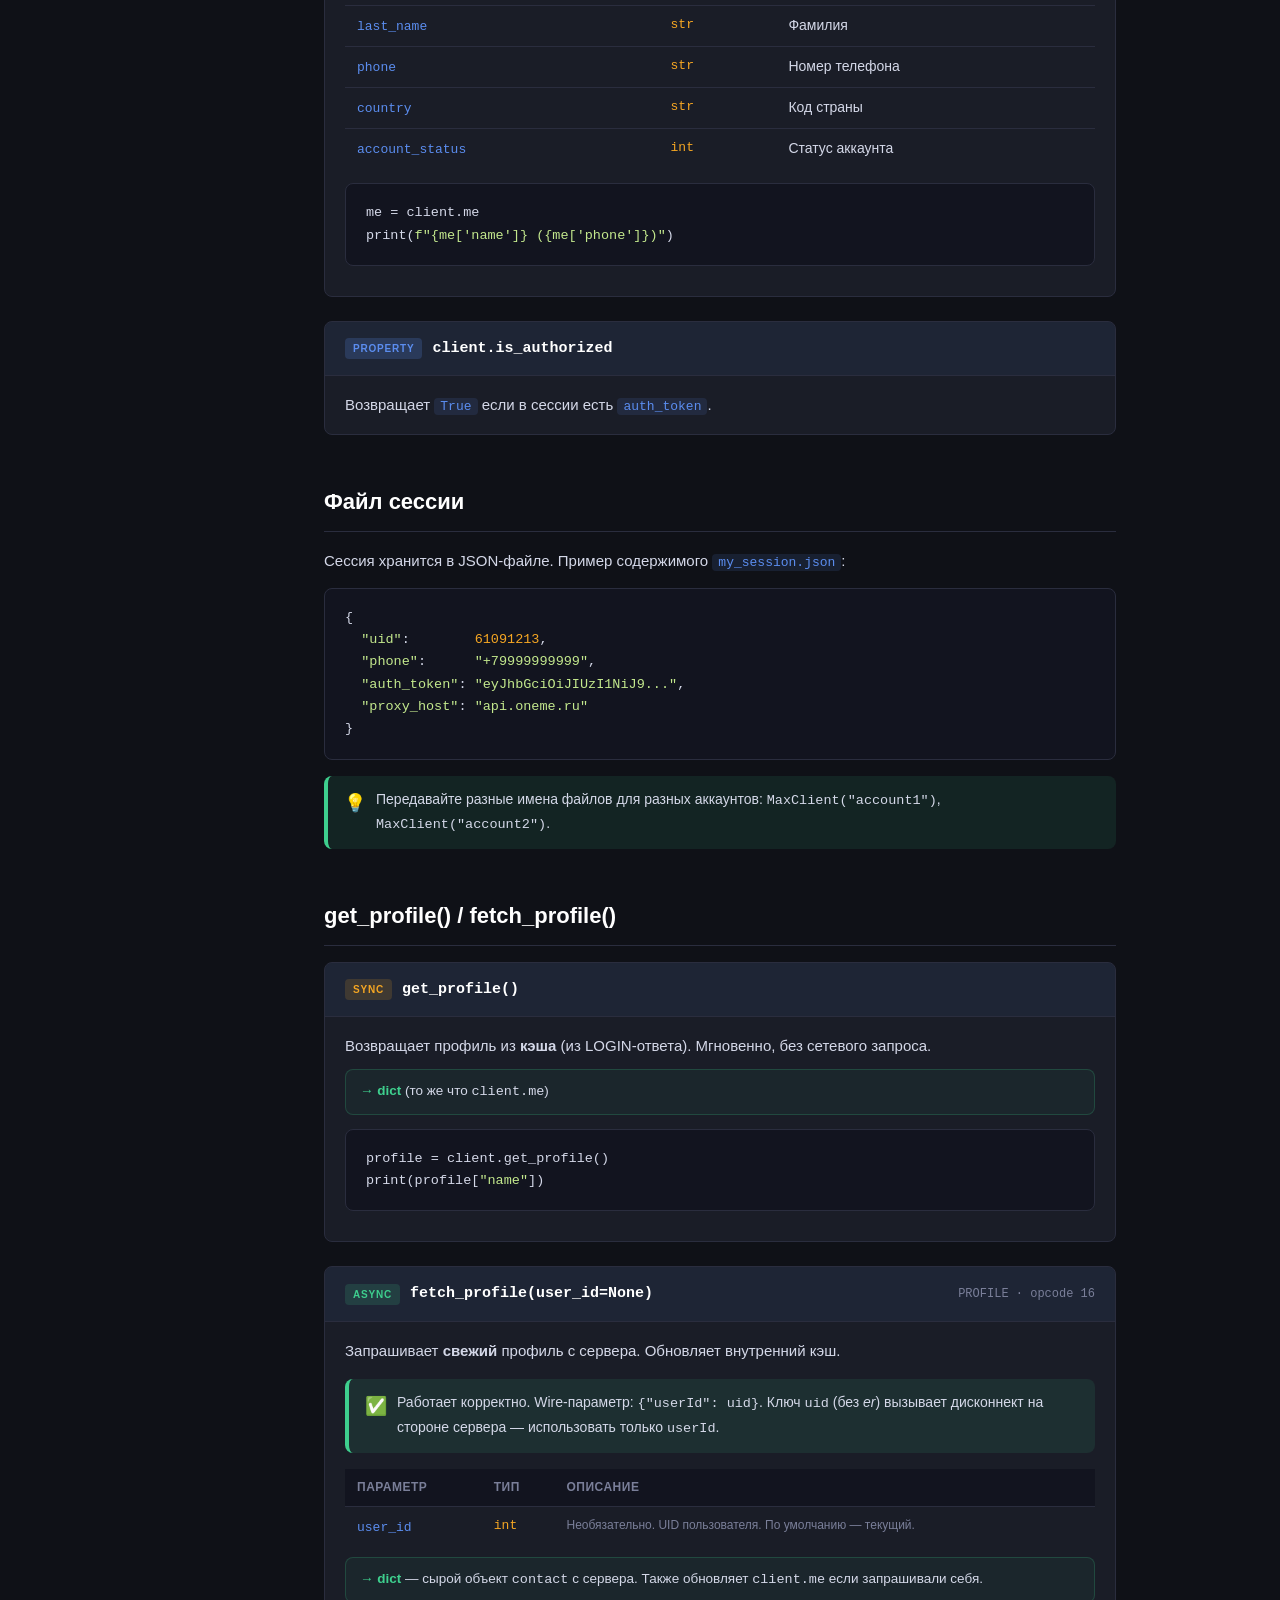
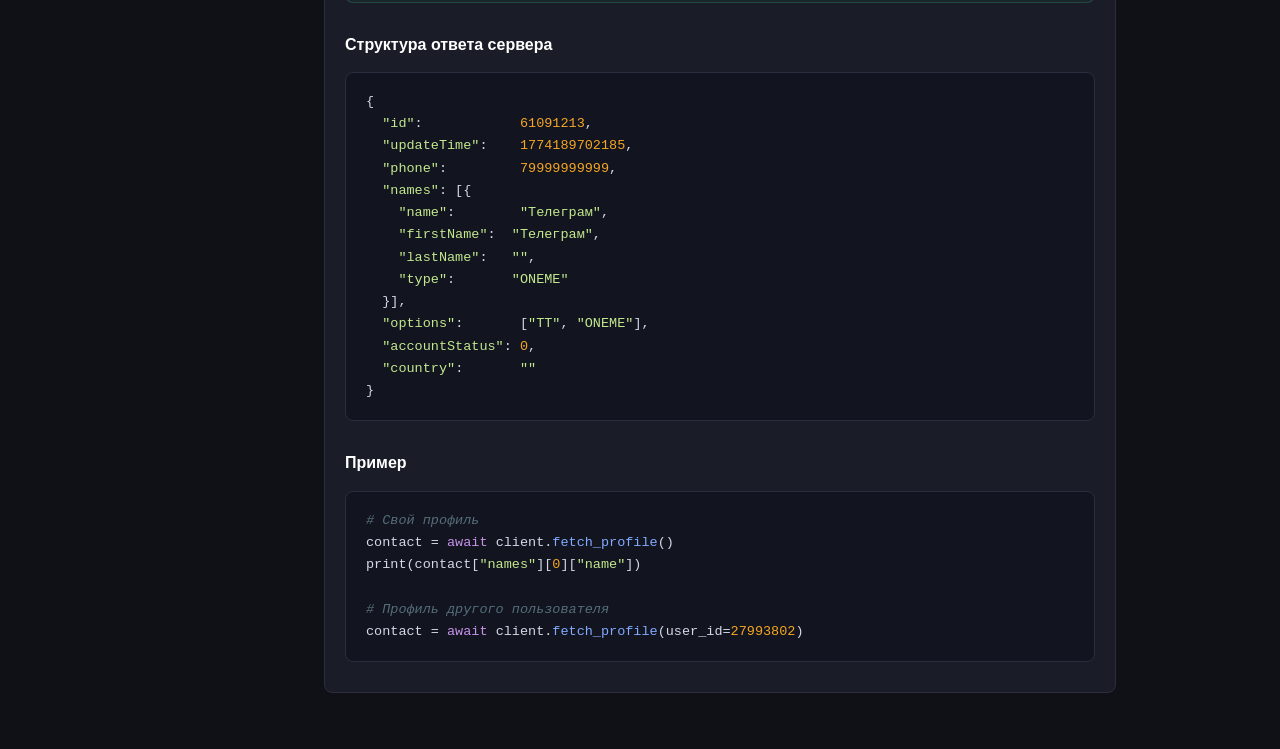
==== commit 07246517: "remove phone number, clean up docs" ====
--- a/docs/auth.html
+++ b/docs/auth.html
@@ -81,11 +81,11 @@
       <table class="params-table">
         <thead><tr><th>Параметр</th><th>Тип</th><th>Описание</th></tr></thead>
         <tbody>
-          <tr><td><code>phone</code></td><td class="type">str</td><td>Номер в формате <code>"+79001234567"</code></td></tr>
+          <tr><td><code>phone</code></td><td class="type">str</td><td>Номер в формате <code>"+79999999999"</code></td></tr>
         </tbody>
       </table>
       <div class="returns"><strong>→ SentCode</strong> — объект с <code>code_length</code>, <code>verify_token</code>, <code>alt_action_duration</code></div>
-      <pre>sent = <span class="kw">await</span> client.<span class="fn">send_code</span>(<span class="st">"+79001234567"</span>)
+      <pre>sent = <span class="kw">await</span> client.<span class="fn">send_code</span>(<span class="st">"+79999999999"</span>)
 print(<span class="st">f"Ожидается {sent.code_length}-значный код"</span>)</pre>
     </div>
   </div>
@@ -223,7 +223,7 @@
   <p>Сессия хранится в JSON-файле. Пример содержимого <code>my_session.json</code>:</p>
   <pre>{
   <span class="st">"uid"</span>:        <span class="nb">61091213</span>,
-  <span class="st">"phone"</span>:      <span class="st">"+79001234567"</span>,
+  <span class="st">"phone"</span>:      <span class="st">"+79999999999"</span>,
   <span class="st">"auth_token"</span>: <span class="st">"eyJhbGciOiJIUzI1NiJ9..."</span>,
   <span class="st">"proxy_host"</span>: <span class="st">"api.oneme.ru"</span>
 }</pre>
@@ -273,7 +273,7 @@
       <pre>{
   <span class="st">"id"</span>:            <span class="nb">61091213</span>,
   <span class="st">"updateTime"</span>:    <span class="nb">1774189702185</span>,
-  <span class="st">"phone"</span>:         <span class="nb">79678082930</span>,
+  <span class="st">"phone"</span>:         <span class="nb">79999999999</span>,
   <span class="st">"names"</span>: [{
     <span class="st">"name"</span>:        <span class="st">"Телеграм"</span>,
     <span class="st">"firstName"</span>:  <span class="st">"Телеграм"</span>,
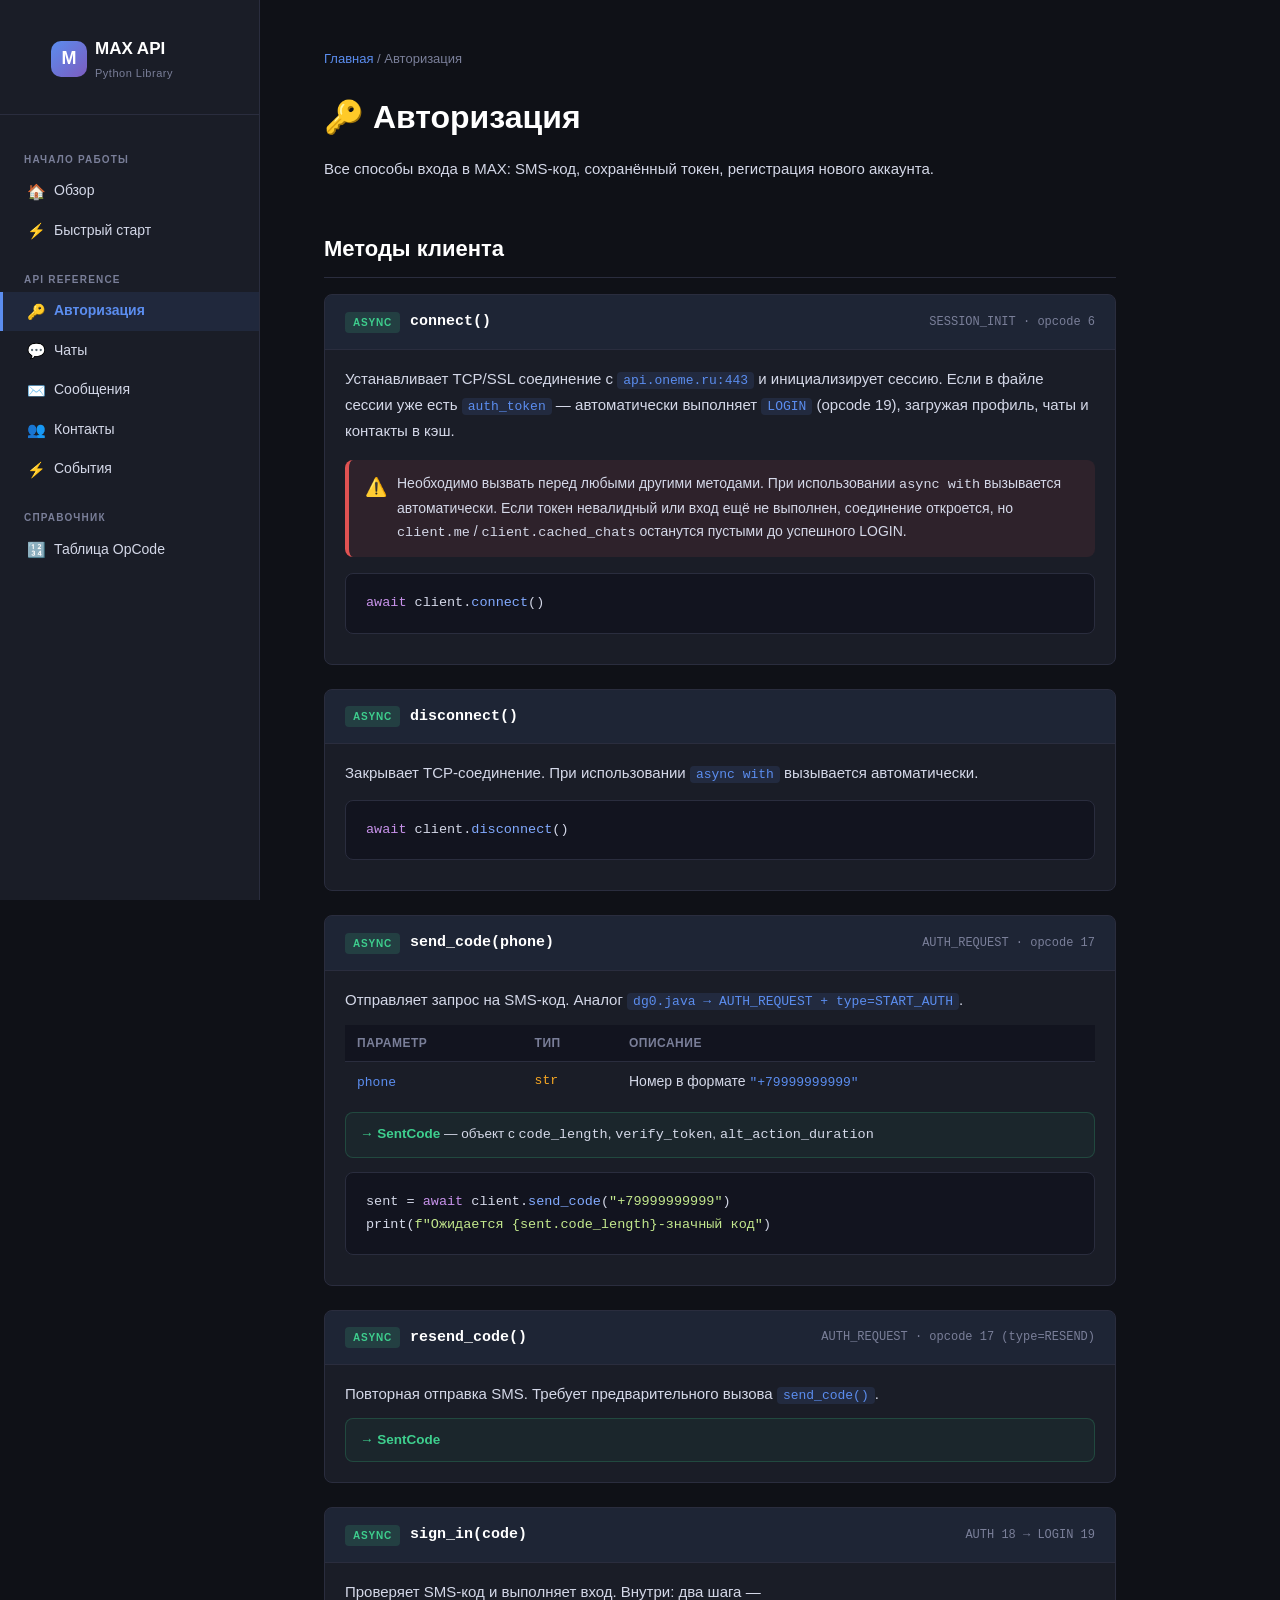
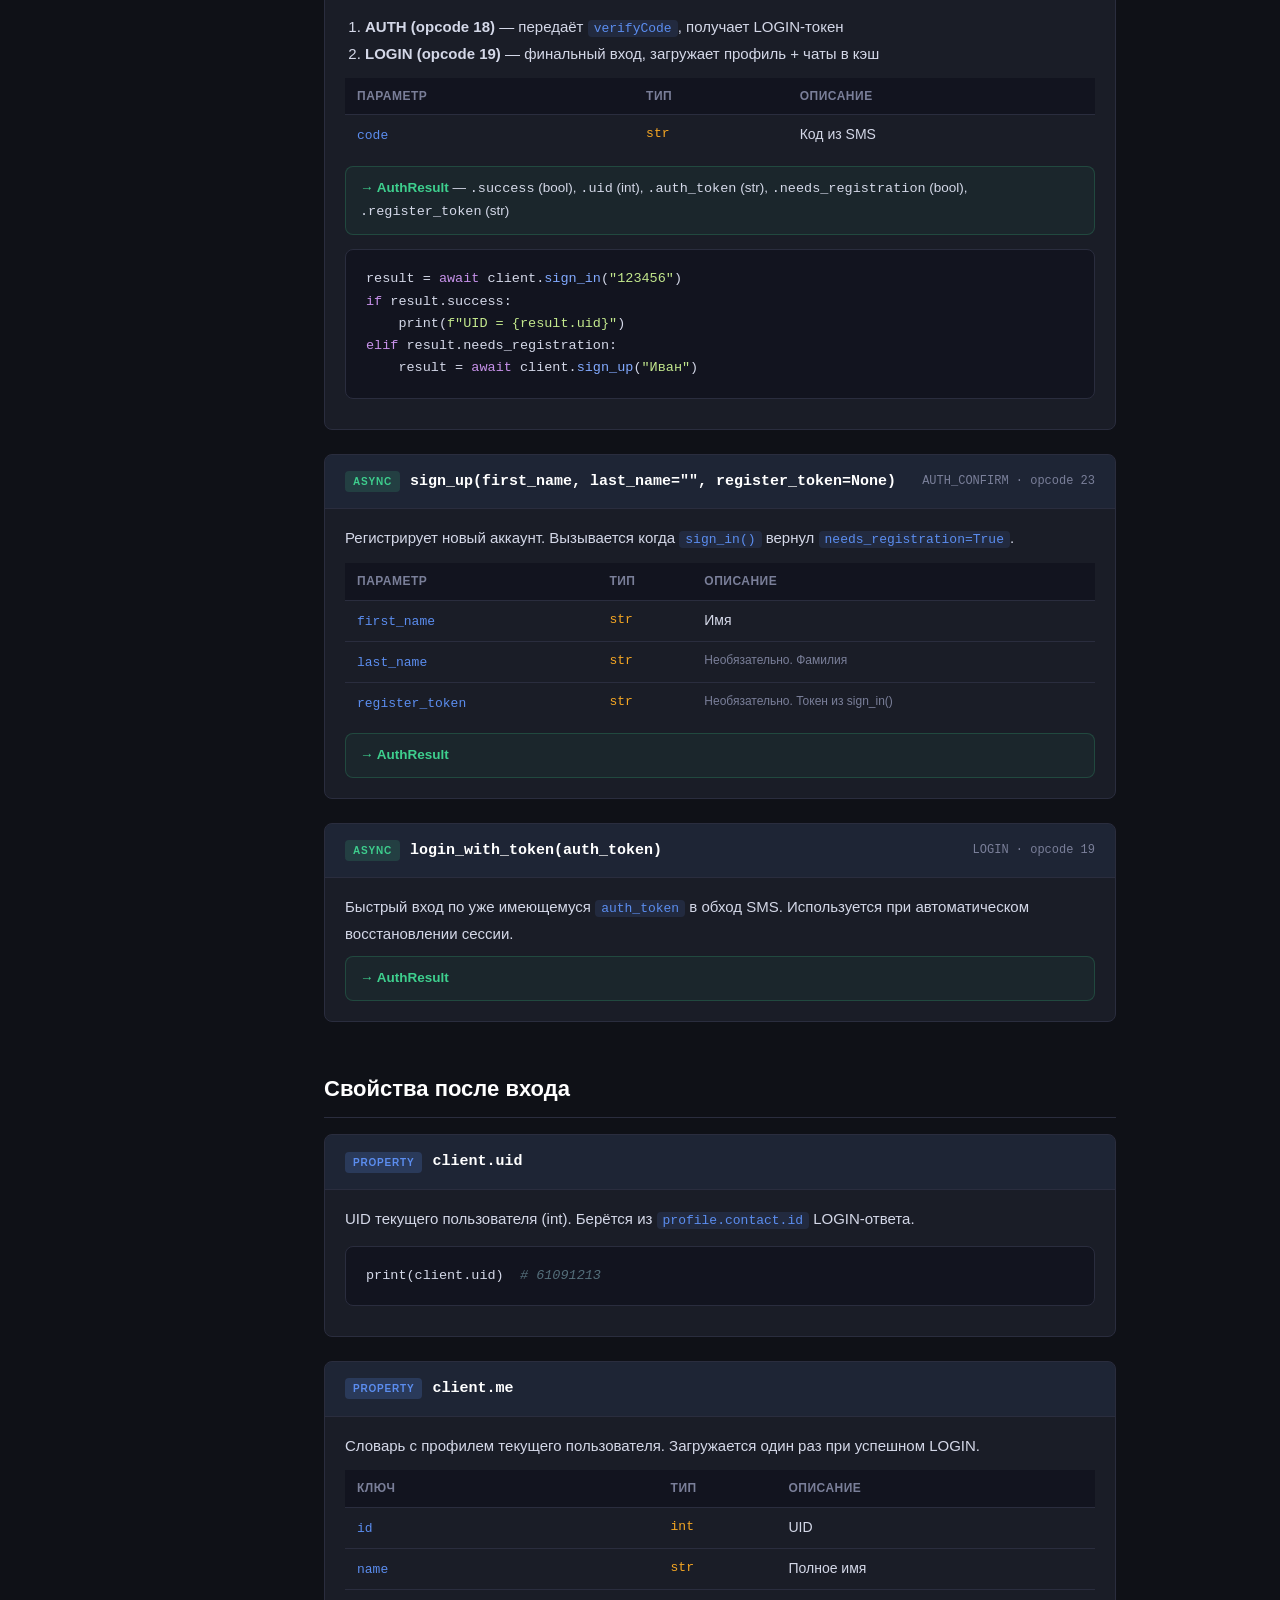
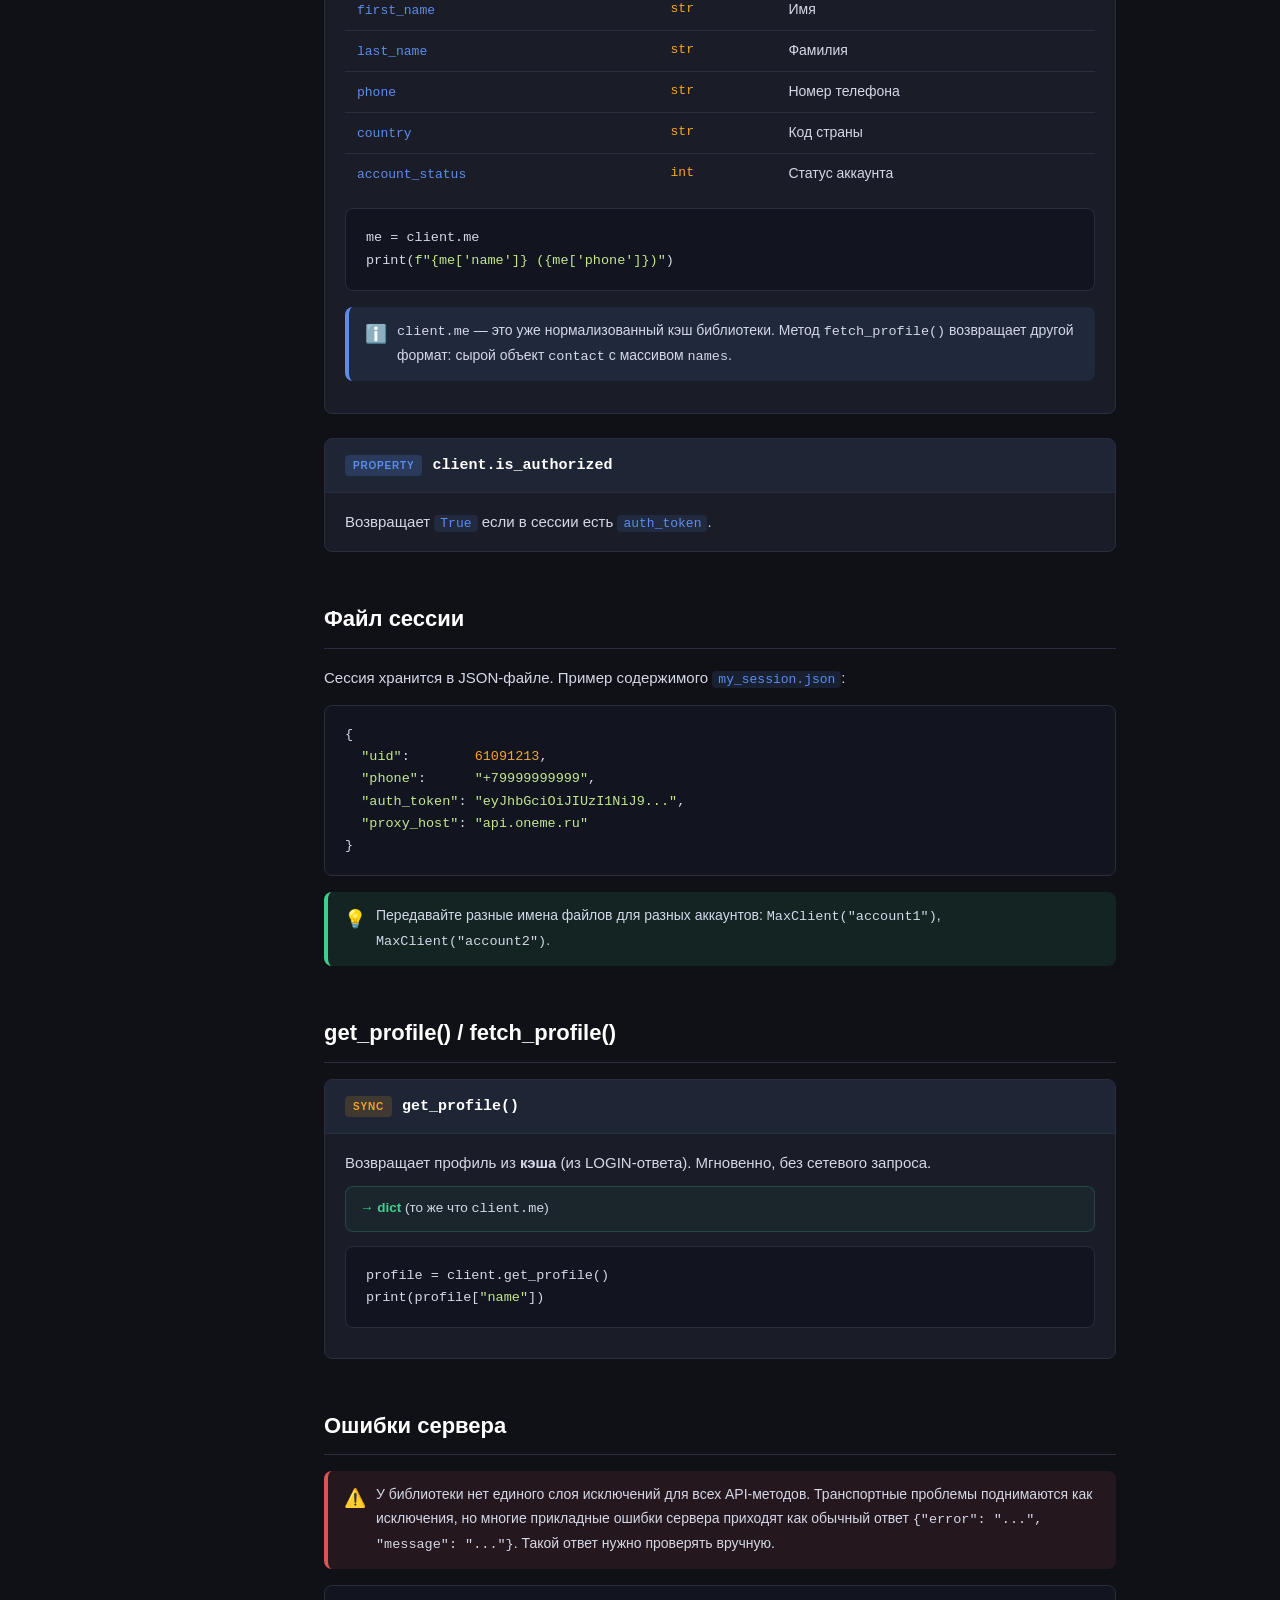
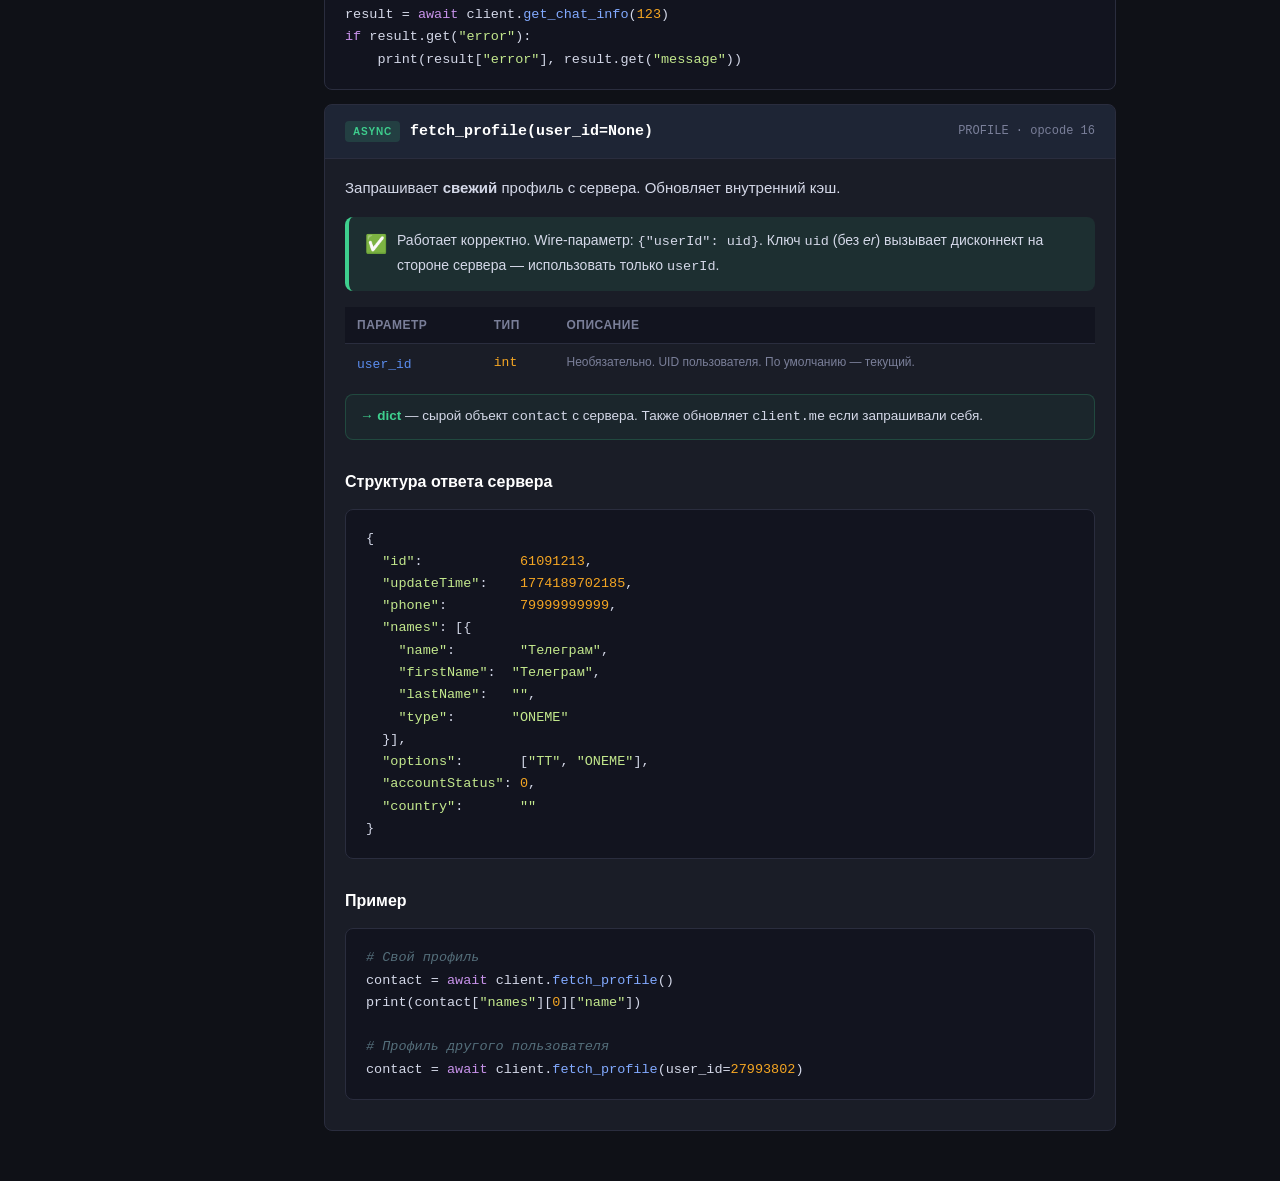
==== commit b6b91b99: "docs: align HTML docs with audited MAX behavior" ====
--- a/docs/auth.html
+++ b/docs/auth.html
@@ -51,7 +51,7 @@
       загружая профиль, чаты и контакты в кэш.</p>
       <div class="warn">
         <span class="icon">⚠️</span>
-        <div>Необходимо вызвать перед любыми другими методами. При использовании <code>async with</code> вызывается автоматически.</div>
+        <div>Необходимо вызвать перед любыми другими методами. При использовании <code>async with</code> вызывается автоматически. Если токен невалидный или вход ещё не выполнен, соединение откроется, но <code>client.me</code> / <code>client.cached_chats</code> останутся пустыми до успешного LOGIN.</div>
       </div>
       <pre><span class="kw">await</span> client.<span class="fn">connect</span>()</pre>
     </div>
@@ -165,7 +165,7 @@
       <span class="method-opcode">LOGIN · opcode 19</span>
     </div>
     <div class="method-body">
-      <p>Быстрый вход по已 имеющемуся <code>auth_token</code> в обход SMS. Используется при автоматическом восстановлении сессии.</p>
+      <p>Быстрый вход по уже имеющемуся <code>auth_token</code> в обход SMS. Используется при автоматическом восстановлении сессии.</p>
       <div class="returns"><strong>→ AuthResult</strong></div>
     </div>
   </div>
@@ -190,7 +190,7 @@
       <code>client.me</code>
     </div>
     <div class="method-body">
-      <p>Словарь с профилем текущего пользователя. Загружается один раз при LOGIN.</p>
+      <p>Словарь с профилем текущего пользователя. Загружается один раз при успешном LOGIN.</p>
       <table class="params-table">
         <thead><tr><th>Ключ</th><th>Тип</th><th>Описание</th></tr></thead>
         <tbody>
@@ -205,6 +205,10 @@
       </table>
       <pre>me = client.me
 print(<span class="st">f"{me['name']} ({me['phone']})"</span>)</pre>
+      <div class="note">
+        <span class="icon">ℹ️</span>
+        <div><code>client.me</code> — это уже нормализованный кэш библиотеки. Метод <code>fetch_profile()</code> возвращает другой формат: сырой объект <code>contact</code> c массивом <code>names</code>.</div>
+      </div>
     </div>
   </div>
 
@@ -247,6 +251,15 @@
 print(profile[<span class="st">"name"</span>])</pre>
     </div>
   </div>
+
+  <h2>Ошибки сервера</h2>
+  <div class="warn">
+    <span class="icon">⚠️</span>
+    <div>У библиотеки нет единого слоя исключений для всех API-методов. Транспортные проблемы поднимаются как исключения, но многие прикладные ошибки сервера приходят как обычный ответ <code>{"error": "...", "message": "..."}</code>. Такой ответ нужно проверять вручную.</div>
+  </div>
+  <pre>result = <span class="kw">await</span> client.<span class="fn">get_chat_info</span>(<span class="nb">123</span>)
+<span class="kw">if</span> result.get(<span class="st">"error"</span>):
+    print(result[<span class="st">"error"</span>], result.get(<span class="st">"message"</span>))</pre>
 
   <div class="method">
     <div class="method-header">
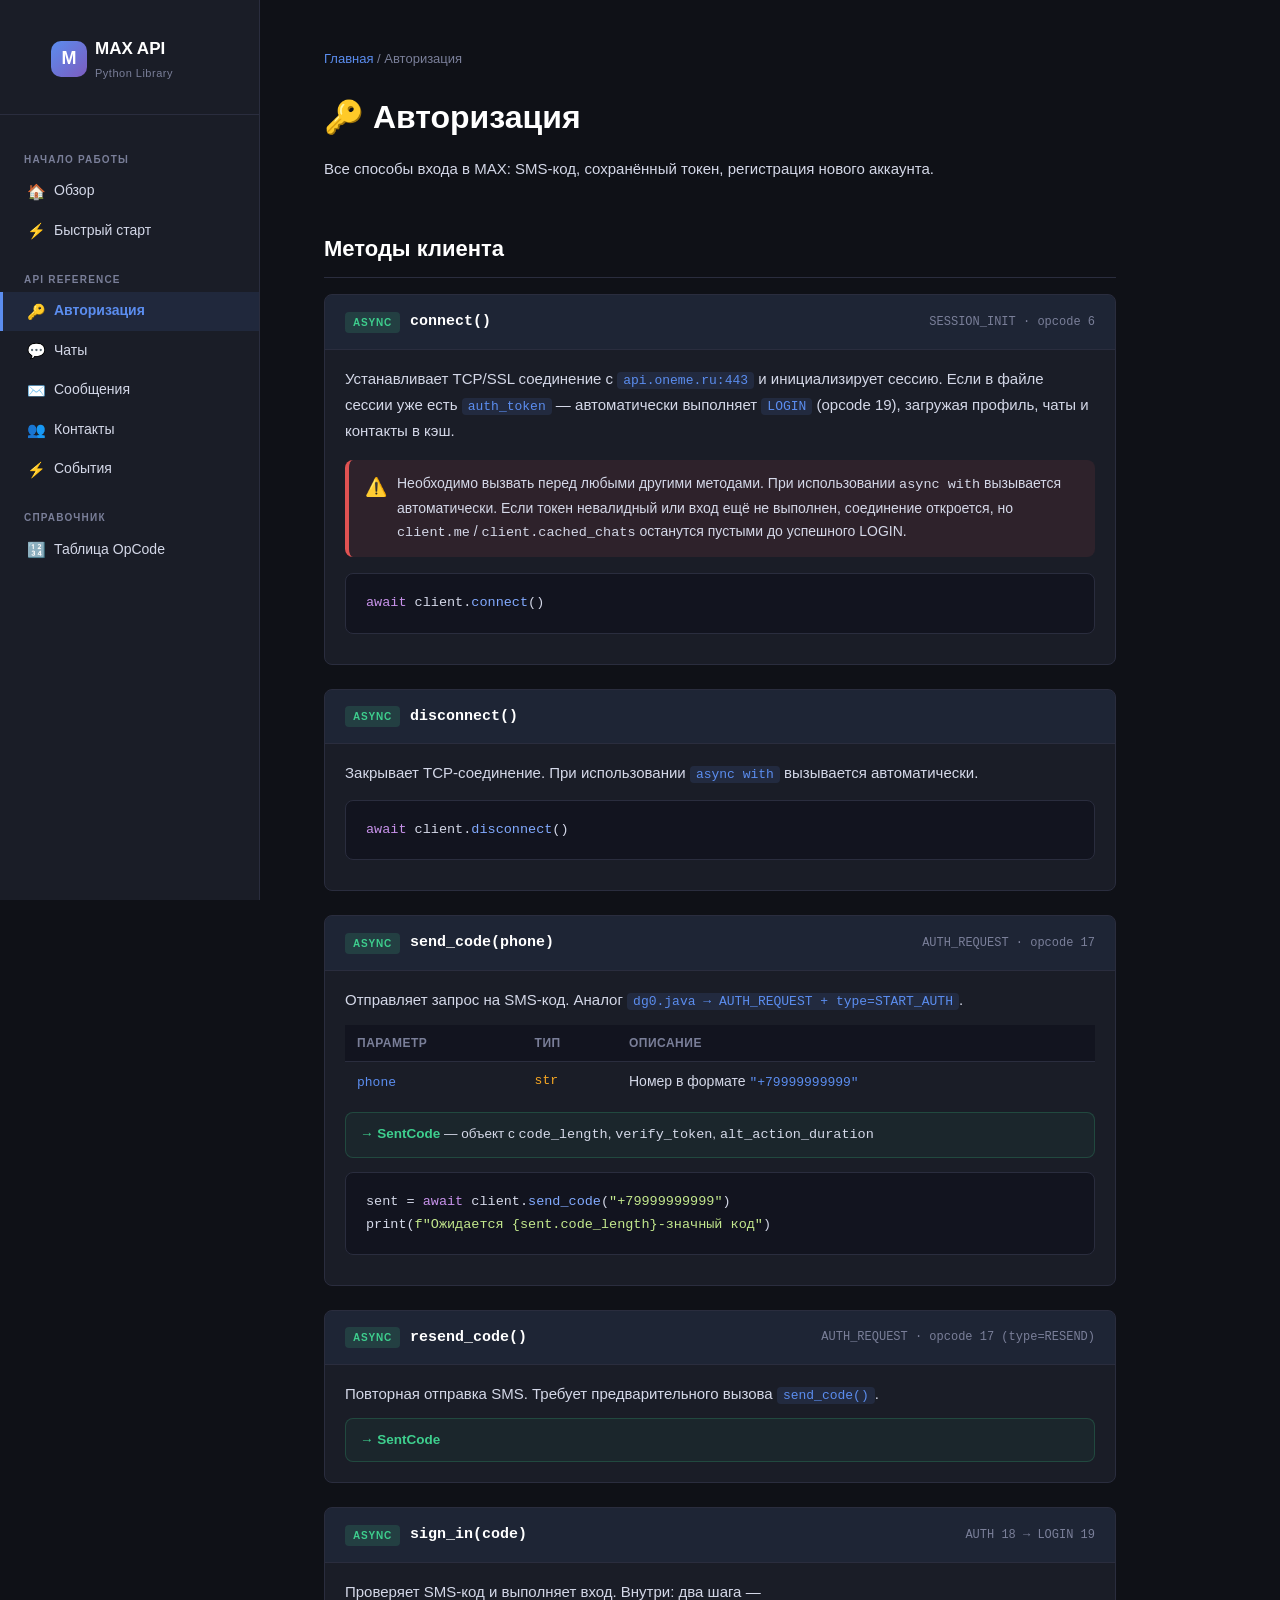
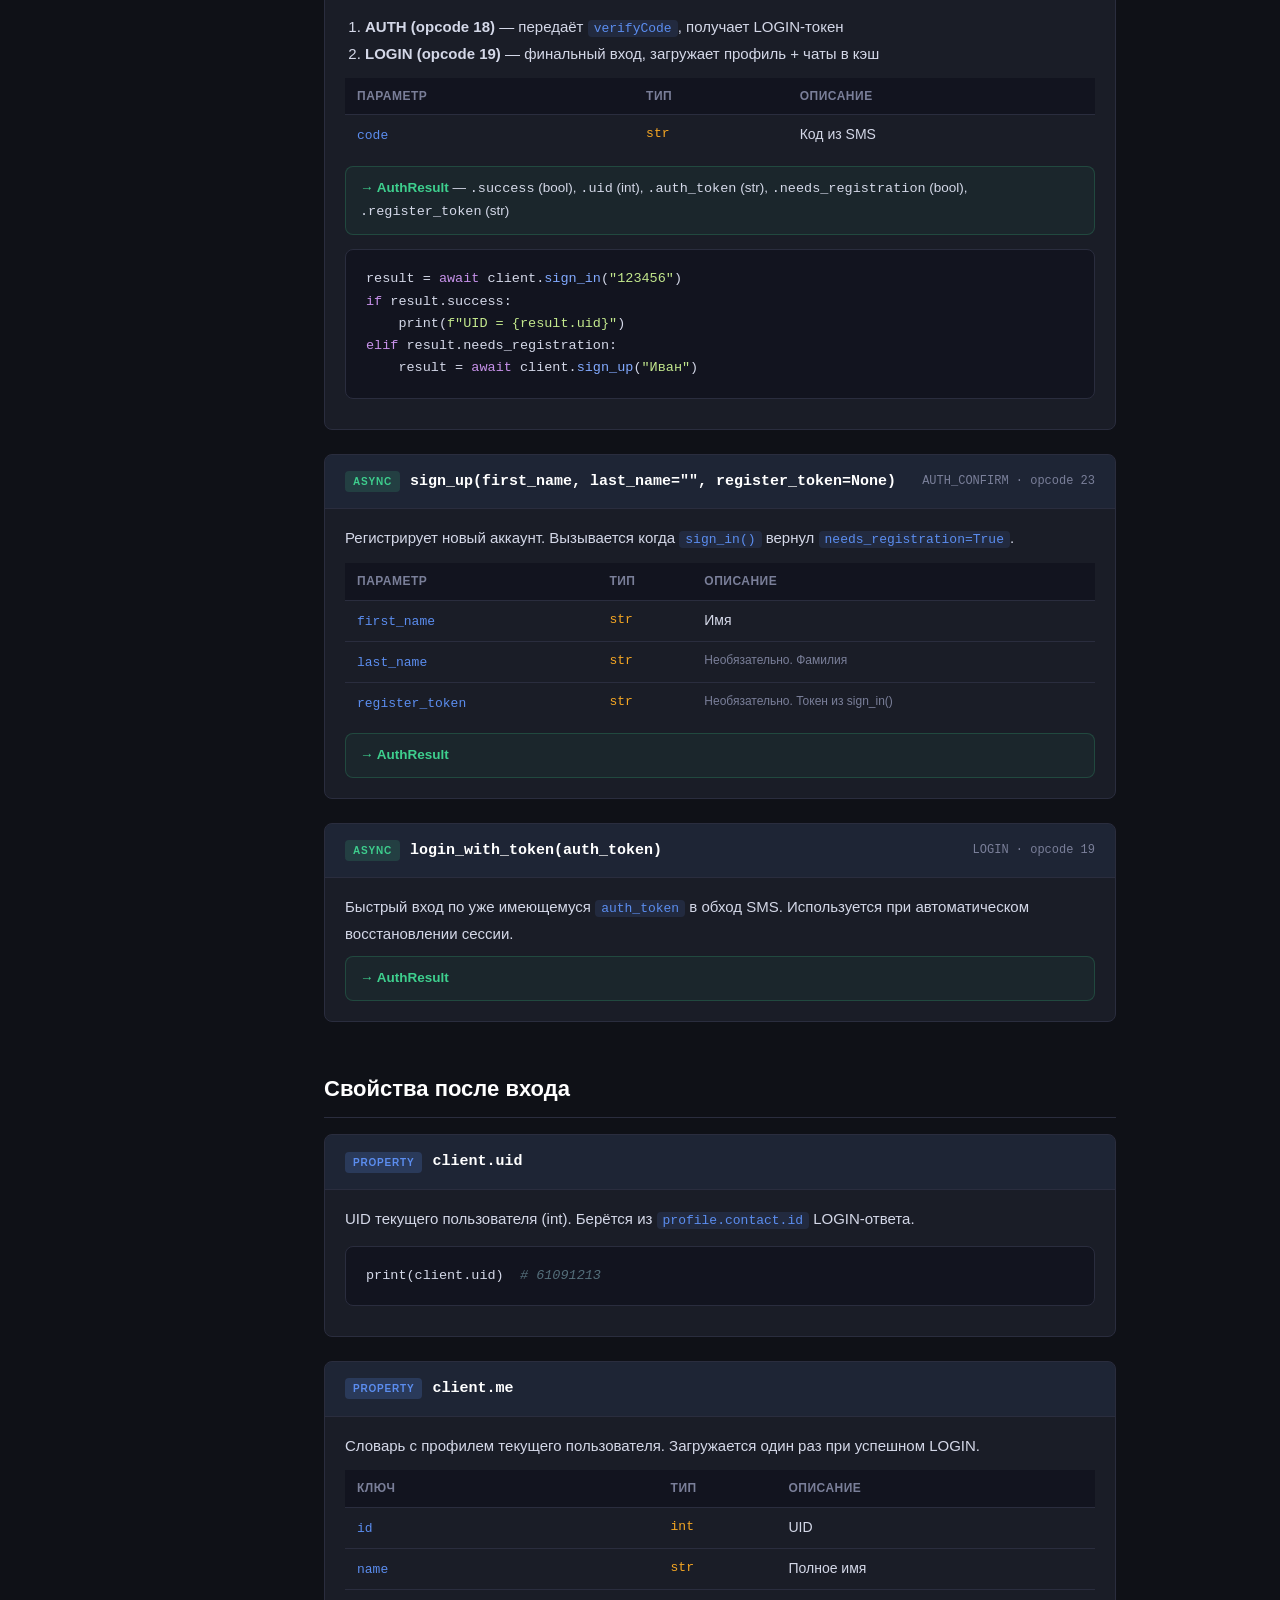
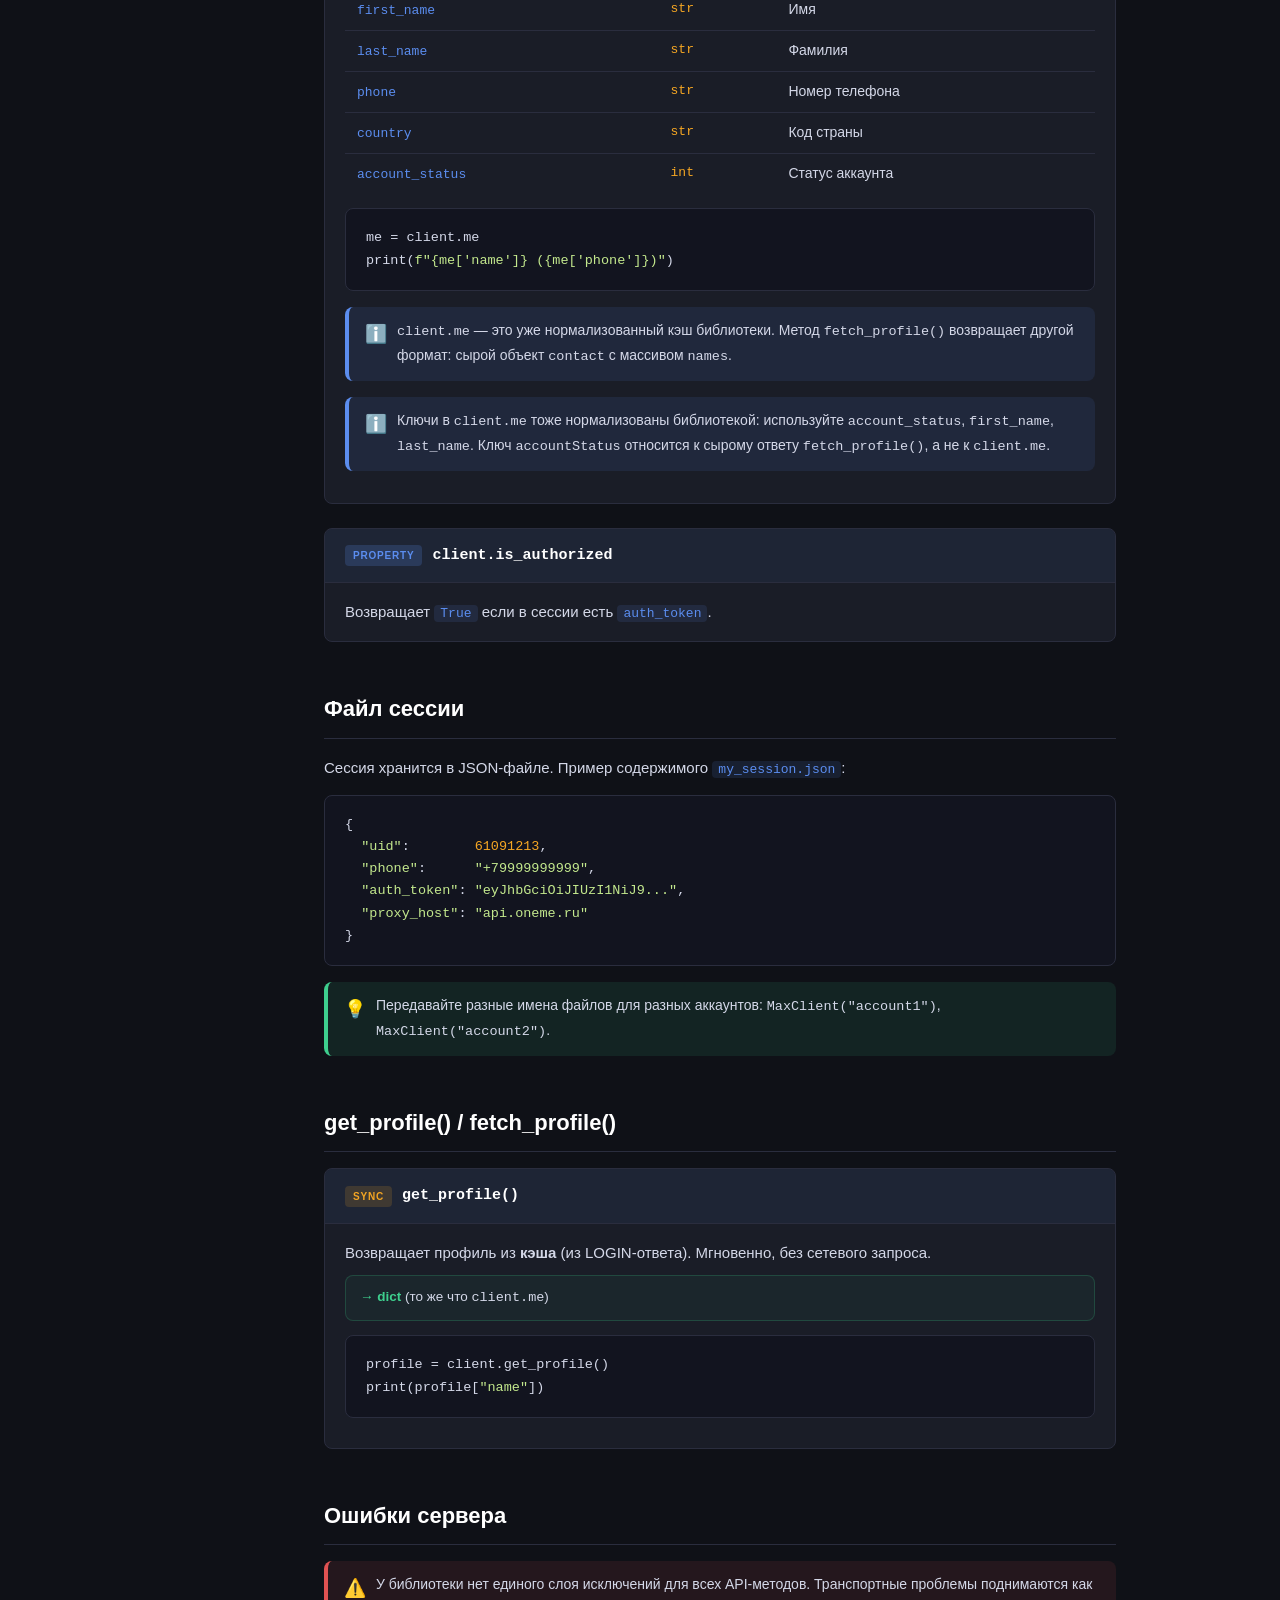
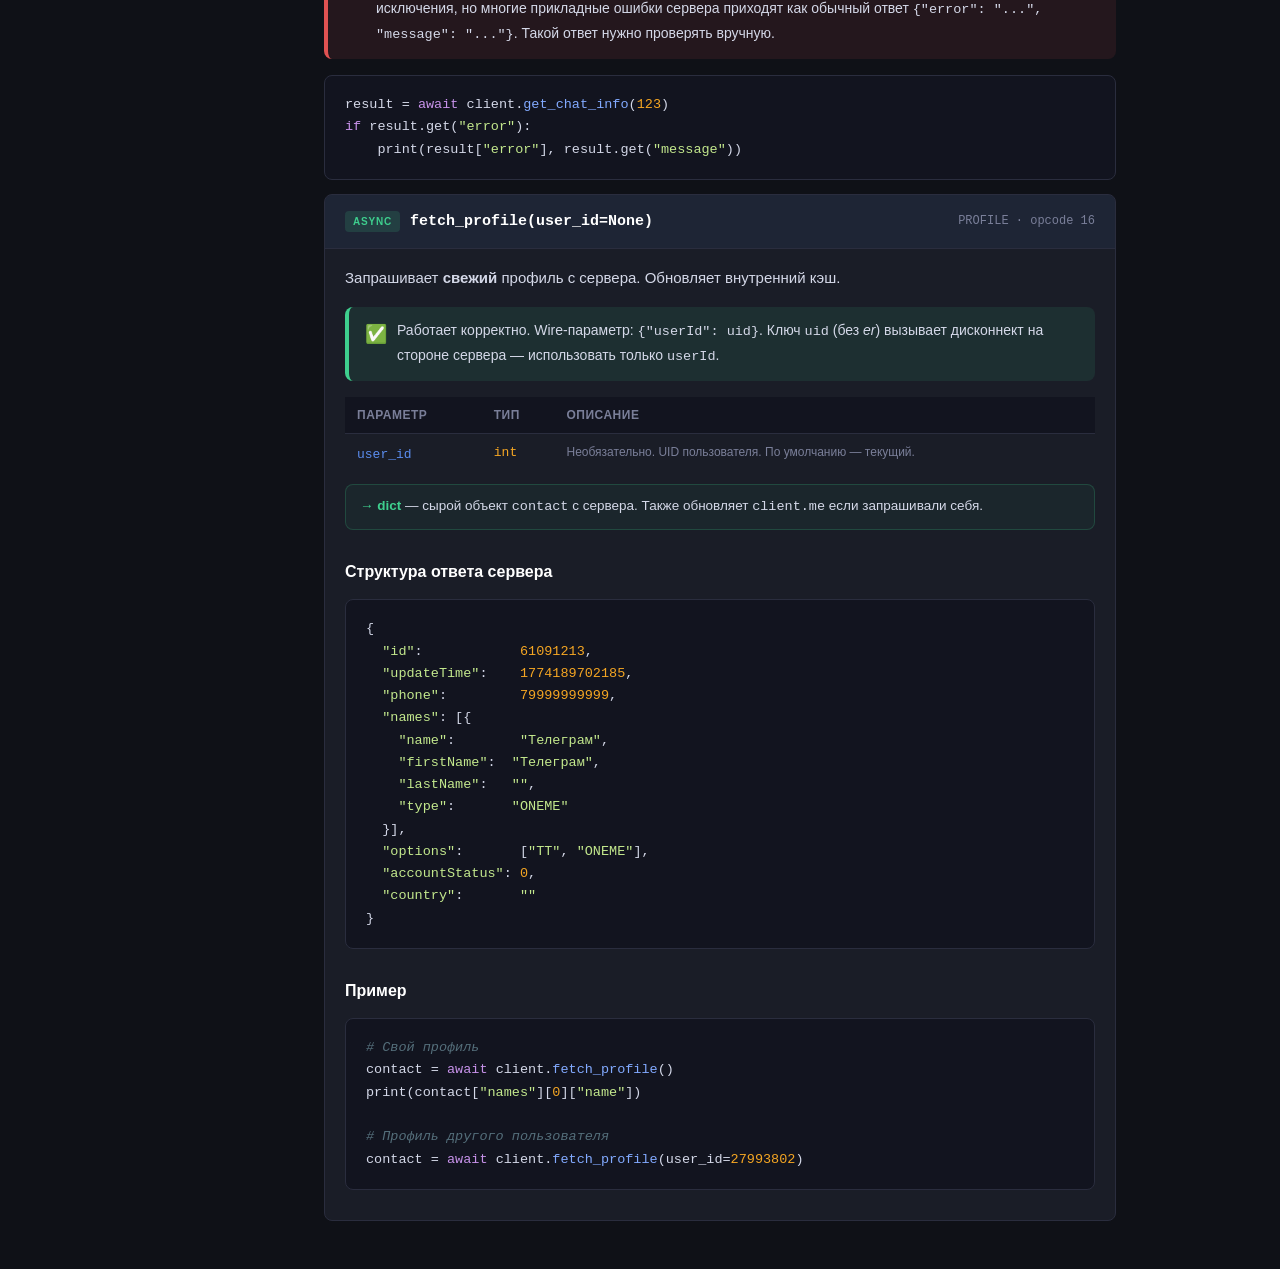
==== commit bb3ff0bd: "docs: emphasize session names and normalized cache keys" ====
--- a/docs/auth.html
+++ b/docs/auth.html
@@ -208,6 +208,10 @@
       <div class="note">
         <span class="icon">ℹ️</span>
         <div><code>client.me</code> — это уже нормализованный кэш библиотеки. Метод <code>fetch_profile()</code> возвращает другой формат: сырой объект <code>contact</code> c массивом <code>names</code>.</div>
+      </div>
+      <div class="note">
+        <span class="icon">ℹ️</span>
+        <div>Ключи в <code>client.me</code> тоже нормализованы библиотекой: используйте <code>account_status</code>, <code>first_name</code>, <code>last_name</code>. Ключ <code>accountStatus</code> относится к сырому ответу <code>fetch_profile()</code>, а не к <code>client.me</code>.</div>
       </div>
     </div>
   </div>
